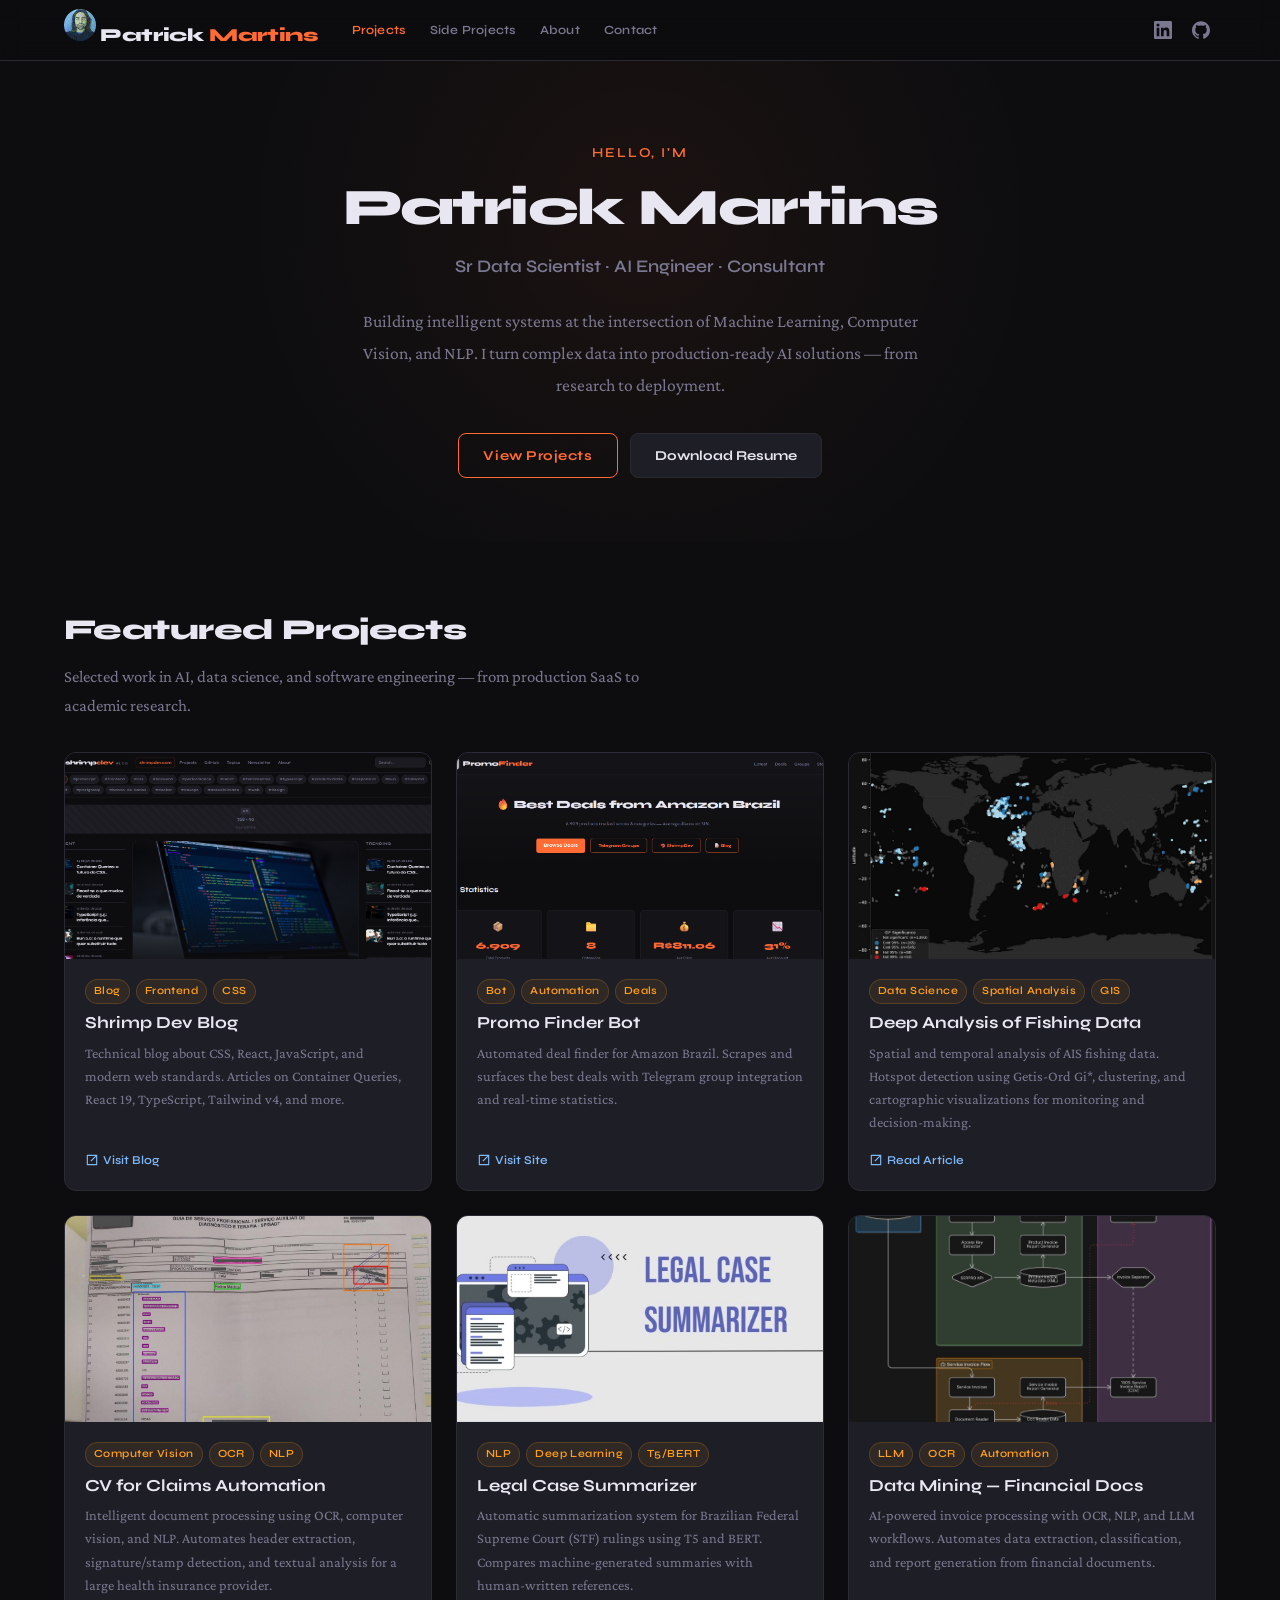
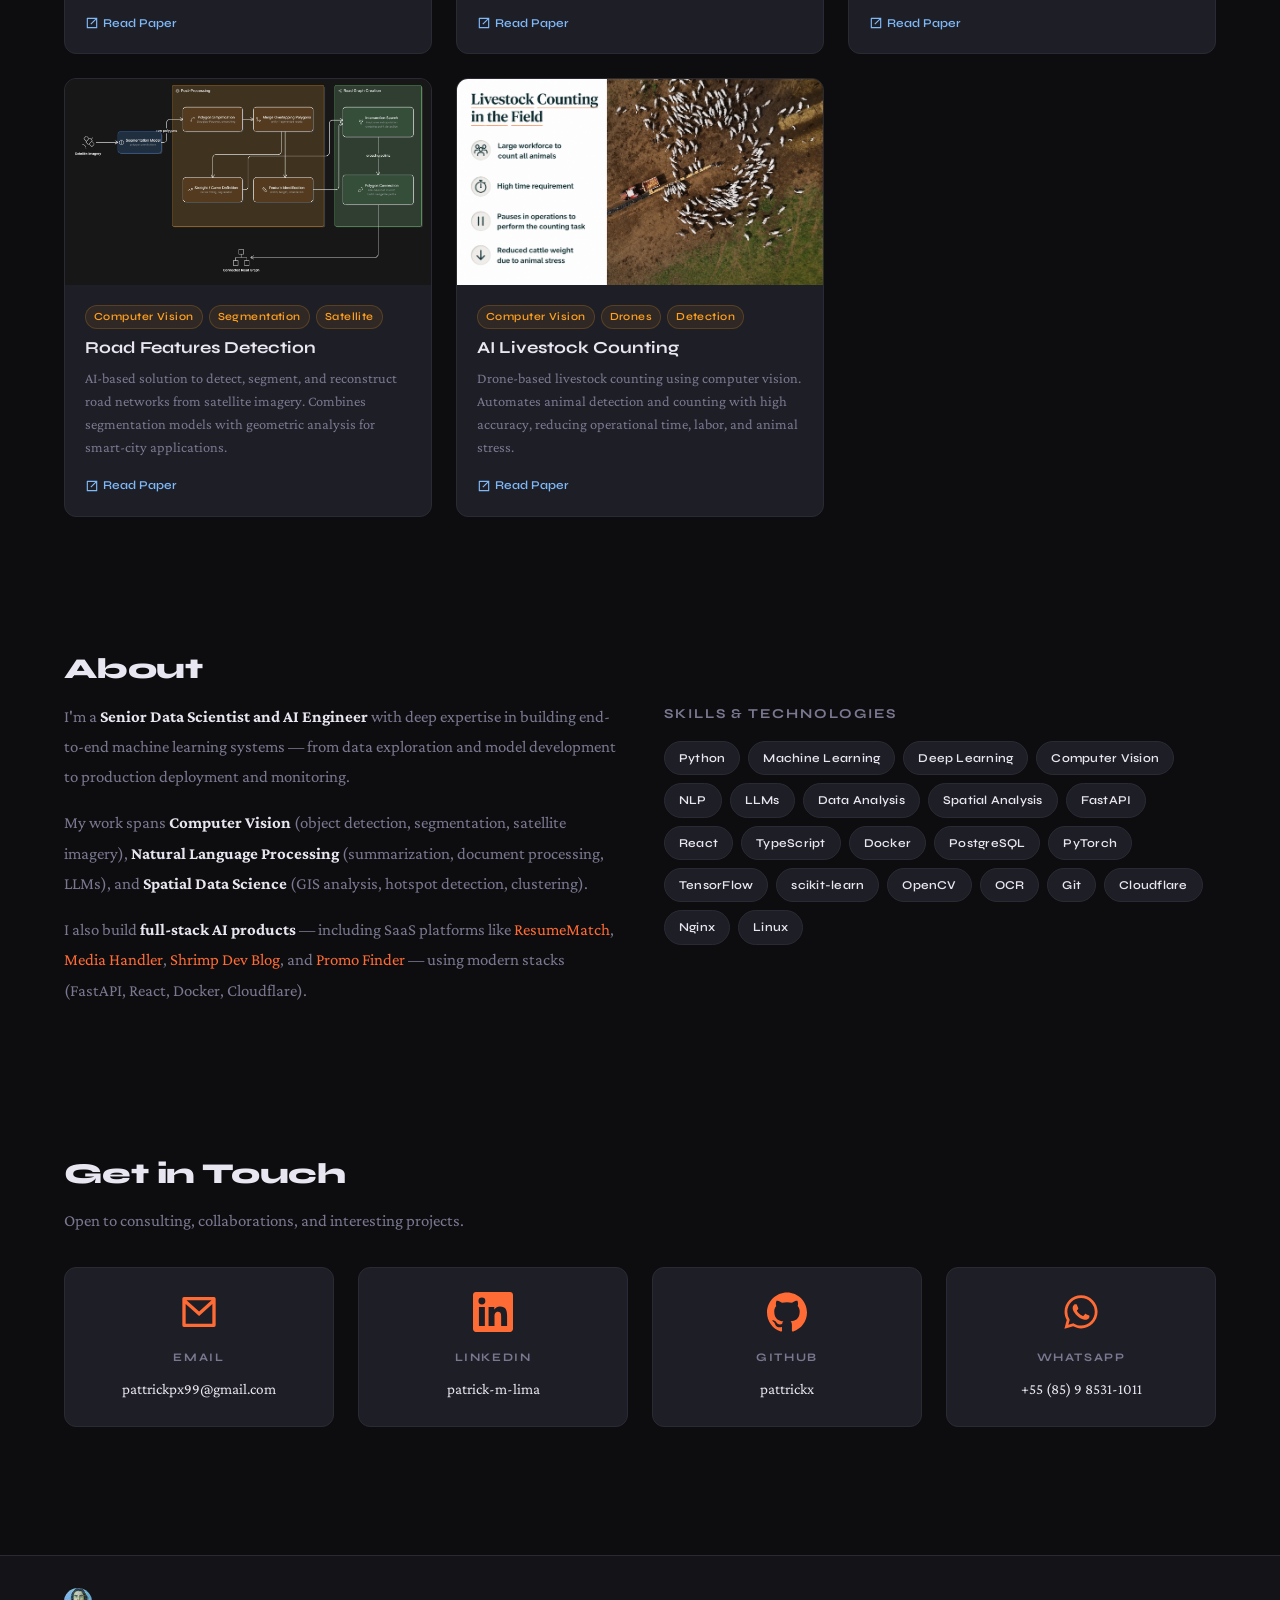
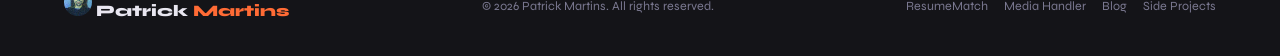
==== index.html @ ea4800e7 "Replace shrimpdev logo text with Patrick Martins" ====
<!DOCTYPE html>
<html lang="en">
<head>
  <meta charset="UTF-8">
  <meta name="viewport" content="width=device-width, initial-scale=1.0">
  <meta name="description" content="Patrick Martins — Sr Data Scientist, AI Engineer, and Consultant. Specializing in Machine Learning, Computer Vision, NLP, and full-stack AI solutions.">
  <meta name="theme-color" content="#0d0d0f">
  <title>Patrick Martins — Data Scientist / AI Engineer</title>
  <link rel="stylesheet" href="assets/css/portfolio.css">
  <link rel="icon" type="image/jpeg" href="images/1629468109932.jfif">
  <link rel="icon" type="image/x-icon" href="images/1629468109932.jfif">
</head>
<body>

  <!-- ════════════════════════════════════════════
       NAVBAR
       ════════════════════════════════════════════ -->
  <header class="navbar">
    <div class="navbar__inner">
      <a href="index.html" class="navbar__brand">
        <img src="images/1629468109932.jfif" alt="Patrick Martins" class="navbar__logo">
        <span class="navbar__name">Patrick <em>Martins</em></span>
      </a>
      <nav class="navbar__links">
        <a href="#projects" class="navbar__link navbar__link--active">Projects</a>
        <a href="side-projects.html" class="navbar__link">Side Projects</a>
        <a href="#about" class="navbar__link">About</a>
        <a href="#contact" class="navbar__link">Contact</a>
      </nav>
      <div class="navbar__social">
        <a href="https://www.linkedin.com/in/patrick-m-lima/" target="_blank" rel="noopener" aria-label="LinkedIn">
          <svg viewBox="0 0 24 24"><path d="M20.447 20.452h-3.554v-5.569c0-1.328-.027-3.037-1.852-3.037-1.853 0-2.136 1.445-2.136 2.939v5.667H9.351V9h3.414v1.561h.046c.477-.9 1.637-1.85 3.37-1.85 3.601 0 4.267 2.37 4.267 5.455v6.286zM5.337 7.433a2.062 2.062 0 01-2.063-2.065 2.064 2.064 0 112.063 2.065zm1.782 13.019H3.555V9h3.564v11.452zM22.225 0H1.771C.792 0 0 .774 0 1.729v20.542C0 23.227.792 24 1.771 24h20.451C23.2 24 24 23.227 24 22.271V1.729C24 .774 23.2 0 22.222 0h.003z"/></svg>
        </a>
        <a href="https://github.com/pattrickx" target="_blank" rel="noopener" aria-label="GitHub">
          <svg viewBox="0 0 24 24"><path d="M12 .297c-6.63 0-12 5.373-12 12 0 5.303 3.438 9.8 8.205 11.385.6.113.82-.258.82-.577 0-.285-.01-1.04-.015-2.04-3.338.724-4.042-1.61-4.042-1.61C4.422 18.07 3.633 17.7 3.633 17.7c-1.087-.744.084-.729.084-.729 1.205.084 1.838 1.236 1.838 1.236 1.07 1.835 2.809 1.305 3.495.998.108-.776.417-1.305.76-1.605-2.665-.3-5.466-1.332-5.466-5.93 0-1.31.465-2.38 1.235-3.22-.135-.303-.54-1.523.105-3.176 0 0 1.005-.322 3.3 1.23.96-.267 1.98-.399 3-.405 1.02.006 2.04.138 3 .405 2.28-1.552 3.285-1.23 3.285-1.23.645 1.653.24 2.873.12 3.176.765.84 1.23 1.91 1.23 3.22 0 4.61-2.805 5.625-5.475 5.92.42.36.81 1.096.81 2.22 0 1.606-.015 2.896-.015 3.286 0 .315.21.69.825.57C20.565 22.092 24 17.592 24 12.297c0-6.627-5.373-12-12-12"/></svg>
        </a>
      </div>
    </div>
  </header>

  <!-- ════════════════════════════════════════════
       HERO
       ════════════════════════════════════════════ -->
  <section class="hero">
    <div class="container">
      <p class="hero__greeting fade-in">Hello, I'm</p>
      <h1 class="hero__name fade-in fade-in-delay-1">Patrick Martins</h1>
      <p class="hero__title fade-in fade-in-delay-2">Sr Data Scientist · AI Engineer · Consultant</p>
      <p class="hero__desc fade-in fade-in-delay-3">
        Building intelligent systems at the intersection of Machine Learning, Computer Vision, and NLP.
        I turn complex data into production-ready AI solutions — from research to deployment.
      </p>
      <div class="hero__actions fade-in fade-in-delay-4">
        <a href="#projects" class="btn-primary">View Projects</a>
        <a href="pdfs/Resume Patrick Martins.pdf" class="btn-ghost" target="_blank" rel="noopener">Download Resume</a>
      </div>
    </div>
  </section>

  <!-- ════════════════════════════════════════════
       FEATURED PROJECTS
       ════════════════════════════════════════════ -->
  <section id="projects" class="section">
    <div class="container">
      <h2 class="section__title">Featured Projects</h2>
      <p class="section__subtitle">Selected work in AI, data science, and software engineering — from production SaaS to academic research.</p>

      <div class="projects-grid">

        <!-- Shrimp Dev Blog -->
        <article class="project-card">
          <a href="https://blog.shrimpdev.com/" target="_blank" rel="noopener" class="project-card__img-wrap">
            <img src="images/blog-shrimpdev.png" alt="Shrimp Dev Blog" class="project-card__img" loading="lazy">
          </a>
          <div class="project-card__body">
            <div class="project-card__tags">
              <span class="project-card__tag">Blog</span>
              <span class="project-card__tag">Frontend</span>
              <span class="project-card__tag">CSS</span>
            </div>
            <h3 class="project-card__title"><a href="https://blog.shrimpdev.com/" target="_blank" rel="noopener">Shrimp Dev Blog</a></h3>
            <p class="project-card__desc">Technical blog about CSS, React, JavaScript, and modern web standards. Articles on Container Queries, React 19, TypeScript, Tailwind v4, and more.</p>
            <div class="project-card__links">
              <a href="https://blog.shrimpdev.com/" target="_blank" rel="noopener" class="project-card__link">
                <svg viewBox="0 0 24 24"><path d="M14 3v2H5v14h14v-9h2v10a1 1 0 01-1 1H4a1 1 0 01-1-1V4a1 1 0 011-1h10zm7 0v8h-2V6.414l-8.293 8.293-1.414-1.414L17.586 5H13V3h8z"/></svg>
                Visit Blog
              </a>
            </div>
          </div>
        </article>

        <!-- Promo Miner -->
        <article class="project-card">
          <a href="https://promo-miner.shrimpdev.com/" target="_blank" rel="noopener" class="project-card__img-wrap">
            <img src="images/promo-miner.png" alt="Promo Finder Bot" class="project-card__img" loading="lazy">
          </a>
          <div class="project-card__body">
            <div class="project-card__tags">
              <span class="project-card__tag">Bot</span>
              <span class="project-card__tag">Automation</span>
              <span class="project-card__tag">Deals</span>
            </div>
            <h3 class="project-card__title"><a href="https://promo-miner.shrimpdev.com/" target="_blank" rel="noopener">Promo Finder Bot</a></h3>
            <p class="project-card__desc">Automated deal finder for Amazon Brazil. Scrapes and surfaces the best deals with Telegram group integration and real-time statistics.</p>
            <div class="project-card__links">
              <a href="https://promo-miner.shrimpdev.com/" target="_blank" rel="noopener" class="project-card__link">
                <svg viewBox="0 0 24 24"><path d="M14 3v2H5v14h14v-9h2v10a1 1 0 01-1 1H4a1 1 0 01-1-1V4a1 1 0 011-1h10zm7 0v8h-2V6.414l-8.293 8.293-1.414-1.414L17.586 5H13V3h8z"/></svg>
                Visit Site
              </a>
            </div>
          </div>
        </article>

        <!-- Fishing Data Analysis -->
        <article class="project-card">
          <a href="https://medium.com/@pattrickpx99/deep-analysis-of-fishing-data-67dc43de5cac" target="_blank" rel="noopener" class="project-card__img-wrap">
            <img src="images/fishing_hotspots.png" alt="Fishing Data Analysis" class="project-card__img" loading="lazy">
          </a>
          <div class="project-card__body">
            <div class="project-card__tags">
              <span class="project-card__tag">Data Science</span>
              <span class="project-card__tag">Spatial Analysis</span>
              <span class="project-card__tag">GIS</span>
            </div>
            <h3 class="project-card__title"><a href="https://medium.com/@pattrickpx99/deep-analysis-of-fishing-data-67dc43de5cac" target="_blank" rel="noopener">Deep Analysis of Fishing Data</a></h3>
            <p class="project-card__desc">Spatial and temporal analysis of AIS fishing data. Hotspot detection using Getis-Ord Gi*, clustering, and cartographic visualizations for monitoring and decision-making.</p>
            <div class="project-card__links">
              <a href="https://medium.com/@pattrickpx99/deep-analysis-of-fishing-data-67dc43de5cac" target="_blank" rel="noopener" class="project-card__link">
                <svg viewBox="0 0 24 24"><path d="M14 3v2H5v14h14v-9h2v10a1 1 0 01-1 1H4a1 1 0 01-1-1V4a1 1 0 011-1h10zm7 0v8h-2V6.414l-8.293 8.293-1.414-1.414L17.586 5H13V3h8z"/></svg>
                Read Article
              </a>
            </div>
          </div>
        </article>

        <!-- Computer Vision for Claims -->
        <article class="project-card">
          <a href="pdfs/Use of Computer Vision for Claims Adjustment Automation.pdf" target="_blank" rel="noopener" class="project-card__img-wrap">
            <img src="images/tcc.png" alt="Computer Vision for Claims Automation" class="project-card__img" loading="lazy">
          </a>
          <div class="project-card__body">
            <div class="project-card__tags">
              <span class="project-card__tag">Computer Vision</span>
              <span class="project-card__tag">OCR</span>
              <span class="project-card__tag">NLP</span>
            </div>
            <h3 class="project-card__title"><a href="pdfs/Use of Computer Vision for Claims Adjustment Automation.pdf" target="_blank" rel="noopener">CV for Claims Automation</a></h3>
            <p class="project-card__desc">Intelligent document processing using OCR, computer vision, and NLP. Automates header extraction, signature/stamp detection, and textual analysis for a large health insurance provider.</p>
            <div class="project-card__links">
              <a href="pdfs/Use of Computer Vision for Claims Adjustment Automation.pdf" target="_blank" rel="noopener" class="project-card__link">
                <svg viewBox="0 0 24 24"><path d="M14 3v2H5v14h14v-9h2v10a1 1 0 01-1 1H4a1 1 0 01-1-1V4a1 1 0 011-1h10zm7 0v8h-2V6.414l-8.293 8.293-1.414-1.414L17.586 5H13V3h8z"/></svg>
                Read Paper
              </a>
            </div>
          </div>
        </article>

        <!-- Legal Case Summarizer -->
        <article class="project-card">
          <a href="pdfs/Apresentação - Sumarizador 11-2022.pdf" target="_blank" rel="noopener" class="project-card__img-wrap">
            <img src="images/Image 2026-05-13 at 22.54.12.jpeg" alt="Legal Case Summarizer" class="project-card__img" loading="lazy">
          </a>
          <div class="project-card__body">
            <div class="project-card__tags">
              <span class="project-card__tag">NLP</span>
              <span class="project-card__tag">Deep Learning</span>
              <span class="project-card__tag">T5/BERT</span>
            </div>
            <h3 class="project-card__title"><a href="pdfs/Apresentação - Sumarizador 11-2022.pdf" target="_blank" rel="noopener">Legal Case Summarizer</a></h3>
            <p class="project-card__desc">Automatic summarization system for Brazilian Federal Supreme Court (STF) rulings using T5 and BERT. Compares machine-generated summaries with human-written references.</p>
            <div class="project-card__links">
              <a href="pdfs/Apresentação - Sumarizador 11-2022.pdf" target="_blank" rel="noopener" class="project-card__link">
                <svg viewBox="0 0 24 24"><path d="M14 3v2H5v14h14v-9h2v10a1 1 0 01-1 1H4a1 1 0 01-1-1V4a1 1 0 011-1h10zm7 0v8h-2V6.414l-8.293 8.293-1.414-1.414L17.586 5H13V3h8z"/></svg>
                Read Paper
              </a>
            </div>
          </div>
        </article>

        <!-- Data Mining in Financial Documents -->
        <article class="project-card">
          <a href="pdfs/Data Mining in Financial Documents.pdf" target="_blank" rel="noopener" class="project-card__img-wrap">
            <img src="images/WhatsApp Image 2026-05-14 at 12.57.19.jpeg" alt="Data Mining in Financial Documents" class="project-card__img" loading="lazy">
          </a>
          <div class="project-card__body">
            <div class="project-card__tags">
              <span class="project-card__tag">LLM</span>
              <span class="project-card__tag">OCR</span>
              <span class="project-card__tag">Automation</span>
            </div>
            <h3 class="project-card__title"><a href="pdfs/Data Mining in Financial Documents.pdf" target="_blank" rel="noopener">Data Mining — Financial Docs</a></h3>
            <p class="project-card__desc">AI-powered invoice processing with OCR, NLP, and LLM workflows. Automates data extraction, classification, and report generation from financial documents.</p>
            <div class="project-card__links">
              <a href="pdfs/Data Mining in Financial Documents.pdf" target="_blank" rel="noopener" class="project-card__link">
                <svg viewBox="0 0 24 24"><path d="M14 3v2H5v14h14v-9h2v10a1 1 0 01-1 1H4a1 1 0 01-1-1V4a1 1 0 011-1h10zm7 0v8h-2V6.414l-8.293 8.293-1.414-1.414L17.586 5H13V3h8z"/></svg>
                Read Paper
              </a>
            </div>
          </div>
        </article>

        <!-- Road Features Detection -->
        <article class="project-card">
          <a href="pdfs/A computer vision model for detecting road features in satellite images.pdf" target="_blank" rel="noopener" class="project-card__img-wrap">
            <img src="images/A computer vision model for detecting road features in satellite images.png" alt="Road Features Detection" class="project-card__img" loading="lazy">
          </a>
          <div class="project-card__body">
            <div class="project-card__tags">
              <span class="project-card__tag">Computer Vision</span>
              <span class="project-card__tag">Segmentation</span>
              <span class="project-card__tag">Satellite</span>
            </div>
            <h3 class="project-card__title"><a href="pdfs/A computer vision model for detecting road features in satellite images.pdf" target="_blank" rel="noopener">Road Features Detection</a></h3>
            <p class="project-card__desc">AI-based solution to detect, segment, and reconstruct road networks from satellite imagery. Combines segmentation models with geometric analysis for smart-city applications.</p>
            <div class="project-card__links">
              <a href="pdfs/A computer vision model for detecting road features in satellite images.pdf" target="_blank" rel="noopener" class="project-card__link">
                <svg viewBox="0 0 24 24"><path d="M14 3v2H5v14h14v-9h2v10a1 1 0 01-1 1H4a1 1 0 01-1-1V4a1 1 0 011-1h10zm7 0v8h-2V6.414l-8.293 8.293-1.414-1.414L17.586 5H13V3h8z"/></svg>
                Read Paper
              </a>
            </div>
          </div>
        </article>

        <!-- Livestock Counting -->
        <article class="project-card">
          <a href="pdfs/AI-powered livestock counting solution.pdf" target="_blank" rel="noopener" class="project-card__img-wrap">
            <img src="images/AI-powered livestock counting solution.png" alt="AI Livestock Counting" class="project-card__img" loading="lazy">
          </a>
          <div class="project-card__body">
            <div class="project-card__tags">
              <span class="project-card__tag">Computer Vision</span>
              <span class="project-card__tag">Drones</span>
              <span class="project-card__tag">Detection</span>
            </div>
            <h3 class="project-card__title"><a href="pdfs/AI-powered livestock counting solution.pdf" target="_blank" rel="noopener">AI Livestock Counting</a></h3>
            <p class="project-card__desc">Drone-based livestock counting using computer vision. Automates animal detection and counting with high accuracy, reducing operational time, labor, and animal stress.</p>
            <div class="project-card__links">
              <a href="pdfs/AI-powered livestock counting solution.pdf" target="_blank" rel="noopener" class="project-card__link">
                <svg viewBox="0 0 24 24"><path d="M14 3v2H5v14h14v-9h2v10a1 1 0 01-1 1H4a1 1 0 01-1-1V4a1 1 0 011-1h10zm7 0v8h-2V6.414l-8.293 8.293-1.414-1.414L17.586 5H13V3h8z"/></svg>
                Read Paper
              </a>
            </div>
          </div>
        </article>

      </div>
    </div>
  </section>

  <!-- ════════════════════════════════════════════
       ABOUT
       ════════════════════════════════════════════ -->
  <section id="about" class="section">
    <div class="container">
      <h2 class="section__title">About</h2>
      <div class="about-grid">
        <div class="about__bio">
          <p>
            I'm a <strong>Senior Data Scientist and AI Engineer</strong> with deep expertise in building
            end-to-end machine learning systems — from data exploration and model development to
            production deployment and monitoring.
          </p>
          <p>
            My work spans <strong>Computer Vision</strong> (object detection, segmentation, satellite imagery),
            <strong>Natural Language Processing</strong> (summarization, document processing, LLMs),
            and <strong>Spatial Data Science</strong> (GIS analysis, hotspot detection, clustering).
          </p>
          <p>
            I also build <strong>full-stack AI products</strong> — including SaaS platforms like
            <a href="https://resumematch.shrimpdev.com" target="_blank" rel="noopener" class="about-link">ResumeMatch</a>,
            <a href="https://mediahandler.shrimpdev.com" target="_blank" rel="noopener" class="about-link">Media Handler</a>,
            <a href="https://blog.shrimpdev.com" target="_blank" rel="noopener" class="about-link">Shrimp Dev Blog</a>,
            and <a href="https://promo-miner.shrimpdev.com" target="_blank" rel="noopener" class="about-link">Promo Finder</a>
            — using modern stacks (FastAPI, React, Docker, Cloudflare).
          </p>
        </div>
        <div>
          <h3 class="skills-heading">Skills &amp; Technologies</h3>
          <div class="skills-list">
            <span class="skill-tag">Python</span>
            <span class="skill-tag">Machine Learning</span>
            <span class="skill-tag">Deep Learning</span>
            <span class="skill-tag">Computer Vision</span>
            <span class="skill-tag">NLP</span>
            <span class="skill-tag">LLMs</span>
            <span class="skill-tag">Data Analysis</span>
            <span class="skill-tag">Spatial Analysis</span>
            <span class="skill-tag">FastAPI</span>
            <span class="skill-tag">React</span>
            <span class="skill-tag">TypeScript</span>
            <span class="skill-tag">Docker</span>
            <span class="skill-tag">PostgreSQL</span>
            <span class="skill-tag">PyTorch</span>
            <span class="skill-tag">TensorFlow</span>
            <span class="skill-tag">scikit-learn</span>
            <span class="skill-tag">OpenCV</span>
            <span class="skill-tag">OCR</span>
            <span class="skill-tag">Git</span>
            <span class="skill-tag">Cloudflare</span>
            <span class="skill-tag">Nginx</span>
            <span class="skill-tag">Linux</span>
          </div>
        </div>
      </div>
    </div>
  </section>

  <!-- ════════════════════════════════════════════
       CONTACT
       ════════════════════════════════════════════ -->
  <section id="contact" class="section">
    <div class="container">
      <h2 class="section__title">Get in Touch</h2>
      <p class="section__subtitle">Open to consulting, collaborations, and interesting projects.</p>

      <div class="contact-grid">
        <div class="contact-card">
          <div class="contact-card__icon">
            <svg viewBox="0 0 24 24"><path d="M3 3h18a1 1 0 011 1v16a1 1 0 01-1 1H3a1 1 0 01-1-1V4a1 1 0 011-1zm17 4.238l-7.928 7.1L4 7.216V19h16V7.238zM4.511 5l7.55 6.662L19.502 5H4.511z"/></svg>
          </div>
          <p class="contact-card__label">Email</p>
          <p class="contact-card__value"><a href="mailto:pattrickpx99@gmail.com">pattrickpx99@gmail.com</a></p>
        </div>
        <div class="contact-card">
          <div class="contact-card__icon">
            <svg viewBox="0 0 24 24"><path d="M20.447 20.452h-3.554v-5.569c0-1.328-.027-3.037-1.852-3.037-1.853 0-2.136 1.445-2.136 2.939v5.667H9.351V9h3.414v1.561h.046c.477-.9 1.637-1.85 3.37-1.85 3.601 0 4.267 2.37 4.267 5.455v6.286zM5.337 7.433a2.062 2.062 0 01-2.063-2.065 2.064 2.064 0 112.063 2.065zm1.782 13.019H3.555V9h3.564v11.452zM22.225 0H1.771C.792 0 0 .774 0 1.729v20.542C0 23.227.792 24 1.771 24h20.451C23.2 24 24 23.227 24 22.271V1.729C24 .774 23.2 0 22.222 0h.003z"/></svg>
          </div>
          <p class="contact-card__label">LinkedIn</p>
          <p class="contact-card__value"><a href="https://www.linkedin.com/in/patrick-m-lima/" target="_blank" rel="noopener">patrick-m-lima</a></p>
        </div>
        <div class="contact-card">
          <div class="contact-card__icon">
            <svg viewBox="0 0 24 24"><path d="M12 .297c-6.63 0-12 5.373-12 12 0 5.303 3.438 9.8 8.205 11.385.6.113.82-.258.82-.577 0-.285-.01-1.04-.015-2.04-3.338.724-4.042-1.61-4.042-1.61C4.422 18.07 3.633 17.7 3.633 17.7c-1.087-.744.084-.729.084-.729 1.205.084 1.838 1.236 1.838 1.236 1.07 1.835 2.809 1.305 3.495.998.108-.776.417-1.305.76-1.605-2.665-.3-5.466-1.332-5.466-5.93 0-1.31.465-2.38 1.235-3.22-.135-.303-.54-1.523.105-3.176 0 0 1.005-.322 3.3 1.23.96-.267 1.98-.399 3-.405 1.02.006 2.04.138 3 .405 2.28-1.552 3.285-1.23 3.285-1.23.645 1.653.24 2.873.12 3.176.765.84 1.23 1.91 1.23 3.22 0 4.61-2.805 5.625-5.475 5.92.42.36.81 1.096.81 2.22 0 1.606-.015 2.896-.015 3.286 0 .315.21.69.825.57C20.565 22.092 24 17.592 24 12.297c0-6.627-5.373-12-12-12"/></svg>
          </div>
          <p class="contact-card__label">GitHub</p>
          <p class="contact-card__value"><a href="https://github.com/pattrickx" target="_blank" rel="noopener">pattrickx</a></p>
        </div>
        <div class="contact-card">
          <div class="contact-card__icon">
            <svg viewBox="0 0 24 24"><path d="M19.05 4.91A9.816 9.816 0 0012.04 2c-5.46 0-9.91 4.45-9.91 9.91 0 1.75.46 3.45 1.32 4.95L2.05 22l5.25-1.38c1.45.79 3.08 1.21 4.74 1.21 5.46 0 9.91-4.45 9.91-9.91 0-2.65-1.03-5.14-2.9-7.01zm-7.01 15.24c-1.48 0-2.93-.4-4.2-1.15l-.3-.18-3.12.82.83-3.04-.2-.31a8.264 8.264 0 01-1.26-4.38c0-4.54 3.7-8.24 8.24-8.24 2.2 0 4.27.86 5.82 2.42a8.183 8.183 0 012.41 5.83c.02 4.54-3.68 8.24-8.22 8.24zm4.52-6.16c-.25-.12-1.47-.72-1.69-.81-.23-.08-.39-.12-.56.12-.17.25-.64.81-.78.97-.14.17-.29.19-.54.06-.25-.12-1.05-.39-1.99-1.23-.74-.66-1.23-1.47-1.38-1.72-.14-.25-.02-.38.11-.51.11-.11.25-.29.37-.43.12-.14.17-.25.25-.42.08-.17.04-.31-.02-.43-.06-.12-.56-1.34-.76-1.84-.2-.48-.41-.42-.56-.43h-.48c-.17 0-.43.06-.66.31-.22.25-.86.85-.86 2.07 0 1.22.89 2.4 1.01 2.56.12.17 1.75 2.67 4.23 3.74.59.26 1.05.41 1.41.52.59.19 1.13.16 1.56.1.48-.07 1.47-.6 1.67-1.18.21-.58.21-1.07.14-1.18-.06-.11-.23-.17-.48-.29z"/></svg>
          </div>
          <p class="contact-card__label">WhatsApp</p>
          <p class="contact-card__value"><a href="https://wa.me/5585985311011" target="_blank" rel="noopener">+55 (85) 9 8531-1011</a></p>
        </div>
      </div>
    </div>
  </section>

  <!-- ════════════════════════════════════════════
       FOOTER
       ════════════════════════════════════════════ -->
  <footer class="footer">
    <div class="footer__inner">
      <div class="footer__brand">
        <img src="images/1629468109932.jfif" alt="Patrick Martins" class="footer__logo">
        <span class="footer__name">Patrick <em>Martins</em></span>
      </div>
      <p class="footer__copy">© 2026 Patrick Martins. All rights reserved.</p>
      <div class="footer__links">
        <a href="https://resumematch.shrimpdev.com" class="footer__link" target="_blank" rel="noopener">ResumeMatch</a>
        <a href="https://mediahandler.shrimpdev.com" class="footer__link" target="_blank" rel="noopener">Media Handler</a>
        <a href="https://blog.shrimpdev.com" class="footer__link" target="_blank" rel="noopener">Blog</a>
        <a href="side-projects.html" class="footer__link">Side Projects</a>
      </div>
    </div>
  </footer>

</body>
</html>
---- assets/css/portfolio.css ----
/* ============================================================
   🦐 Shrimp Dev — Portfolio CSS
   Design System v1.0 — 2026
   ============================================================ */

/* ── Google Fonts ──────────────────────────────────── */
@import url('https://fonts.googleapis.com/css2?family=Syne:wght@400;600;700;800&family=Crimson+Pro:ital,wght@0,400;0,600;1,400&family=JetBrains+Mono:wght@400;500&display=swap');

/* ── CSS Variables ─────────────────────────────────── */
:root {
  /* Fonts */
  --font-display: 'Syne', sans-serif;
  --font-body:    'Crimson Pro', Georgia, serif;
  --font-mono:    'JetBrains Mono', monospace;

  /* Colors */
  --accent:       #ff6b35;
  --accent2:      #ff9f1c;
  --bg:           #0d0d0f;
  --bg2:          #141418;
  --bg3:          #1b1b21;
  --surface:      #1e1e26;
  --border:       #2a2a35;
  --text:         #e8e6f0;
  --muted:        #7a7890;
  --link:         #7eb8f7;

  /* Layout */
  --max:          1200px;
  --gap:          24px;
  --radius:       12px;
  --radius-sm:    8px;
}

/* ── Reset ─────────────────────────────────────────── */
*, *::before, *::after { box-sizing: border-box; margin: 0; padding: 0; }
html { scroll-behavior: smooth; }
body {
  font-family: var(--font-body);
  background: var(--bg);
  color: var(--text);
  font-size: 17px;
  line-height: 1.7;
  -webkit-font-smoothing: antialiased;
  -moz-osx-font-smoothing: grayscale;
}
a { color: inherit; text-decoration: none; }
img { display: block; max-width: 100%; }
ul, ol { list-style: none; }
button { font-family: inherit; cursor: pointer; border: none; background: none; }
h1, h2, h3, h4, h5, h6 { font-family: var(--font-display); }

/* ── Utility ───────────────────────────────────────── */
.container {
  max-width: var(--max);
  margin: 0 auto;
  padding: 0 var(--gap);
}
.section { padding: 4rem 0; }
.section__title {
  font-size: 1.8rem;
  font-weight: 800;
  letter-spacing: -0.02em;
  margin-bottom: 0.5rem;
}
.section__subtitle {
  font-size: 1.05rem;
  color: var(--muted);
  margin-bottom: 2rem;
  max-width: 600px;
}
.accent { color: var(--accent); }
.muted { color: var(--muted); }

/* ── Navbar ────────────────────────────────────────── */
.navbar {
  position: sticky;
  top: 0;
  z-index: 100;
  background: rgba(13, 13, 15, 0.92);
  backdrop-filter: blur(12px);
  -webkit-backdrop-filter: blur(12px);
  border-bottom: 1px solid var(--border);
}
.navbar__inner {
  max-width: var(--max);
  margin: 0 auto;
  padding: 0 var(--gap);
  height: 60px;
  display: flex;
  align-items: center;
  gap: 1.5rem;
}
.navbar__brand {
  display: flex;
  align-items: baseline;
  gap: 4px;
  flex-shrink: 0;
  text-decoration: none;
}
.navbar__logo {
  height: 32px;
  width: 32px;
  border-radius: 50%;
  object-fit: cover;
  flex-shrink: 0;
}
.navbar__name {
  font-family: var(--font-display);
  font-size: 1.15rem;
  font-weight: 800;
  color: var(--text);
  letter-spacing: -0.02em;
}
.navbar__name em { font-style: normal; color: var(--accent); }
.navbar__links {
  display: flex;
  align-items: center;
  gap: 4px;
  flex: 1;
  flex-wrap: nowrap;
  overflow: hidden;
}
.navbar__link {
  font-family: var(--font-display);
  font-size: 0.78rem;
  font-weight: 600;
  letter-spacing: 0.02em;
  color: var(--muted);
  padding: 5px 10px;
  border-radius: 6px;
  white-space: nowrap;
  transition: color 0.15s, background 0.15s;
}
.navbar__link:hover { color: var(--text); background: var(--surface); }
.navbar__link--active { color: var(--accent); }
.navbar__social {
  display: flex;
  align-items: center;
  gap: 8px;
  flex-shrink: 0;
}
.navbar__social a {
  color: var(--muted);
  padding: 6px;
  border-radius: 6px;
  display: flex;
  align-items: center;
  transition: color 0.15s, background 0.15s;
}
.navbar__social a:hover { color: var(--text); background: var(--surface); }
.navbar__social svg { width: 18px; height: 18px; fill: currentColor; }

/* ── Hero ──────────────────────────────────────────── */
.hero {
  padding: 5rem 0 4rem;
  text-align: center;
  position: relative;
  overflow: hidden;
}
.hero::before {
  content: '';
  position: absolute;
  top: -50%;
  left: 50%;
  transform: translateX(-50%);
  width: 800px;
  height: 800px;
  background: radial-gradient(circle, rgba(255,107,53,0.06) 0%, transparent 70%);
  pointer-events: none;
}
.hero__greeting {
  font-family: var(--font-display);
  font-size: 0.85rem;
  font-weight: 600;
  letter-spacing: 0.14em;
  text-transform: uppercase;
  color: var(--accent);
  margin-bottom: 1rem;
}
.hero__name {
  font-family: var(--font-display);
  font-size: 3.2rem;
  font-weight: 800;
  letter-spacing: -0.03em;
  line-height: 1.1;
  margin-bottom: 1rem;
}
.hero__title {
  font-family: var(--font-display);
  font-size: 1.1rem;
  font-weight: 600;
  color: var(--muted);
  margin-bottom: 1.5rem;
}
.hero__desc {
  font-size: 1.1rem;
  color: var(--muted);
  max-width: 560px;
  margin: 0 auto 2rem;
  line-height: 1.8;
}
.hero__actions {
  display: flex;
  gap: 12px;
  justify-content: center;
  flex-wrap: wrap;
}

/* ── Buttons ───────────────────────────────────────── */
.btn-primary {
  display: inline-flex;
  align-items: center;
  gap: 6px;
  font-family: var(--font-display);
  font-size: 0.85rem;
  font-weight: 700;
  letter-spacing: 0.04em;
  color: var(--accent);
  border: 1.5px solid var(--accent);
  padding: 10px 24px;
  border-radius: var(--radius-sm);
  transition: background 0.15s, color 0.15s;
  cursor: pointer;
  background: transparent;
}
.btn-primary:hover { background: var(--accent); color: #fff; }

.btn-ghost {
  display: inline-flex;
  align-items: center;
  gap: 6px;
  font-family: var(--font-display);
  font-size: 0.85rem;
  font-weight: 700;
  color: var(--text);
  background: var(--surface);
  border: 1px solid var(--border);
  padding: 10px 24px;
  border-radius: var(--radius-sm);
  transition: background 0.15s, border-color 0.15s;
  cursor: pointer;
}
.btn-ghost:hover { background: var(--bg3); border-color: var(--muted); }

/* ── Project Cards ─────────────────────────────────── */
.projects-grid {
  display: grid;
  grid-template-columns: repeat(auto-fill, minmax(300px, 1fr));
  gap: var(--gap);
}
.project-card {
  background: var(--surface);
  border: 1px solid var(--border);
  border-radius: var(--radius);
  overflow: hidden;
  transition: border-color 0.2s, transform 0.2s;
  display: flex;
  flex-direction: column;
}
.project-card:hover {
  border-color: rgba(255, 107, 53, 0.4);
  transform: translateY(-2px);
}
.project-card__img-wrap {
  display: block;
  overflow: hidden;
  aspect-ratio: 16 / 9;
  background: var(--bg3);
}
.project-card__img {
  width: 100%;
  height: 100%;
  object-fit: cover;
  transition: transform 0.4s;
}
.project-card:hover .project-card__img { transform: scale(1.04); }
.project-card__body {
  padding: 1.25rem;
  flex: 1;
  display: flex;
  flex-direction: column;
  gap: 8px;
}
.project-card__tags {
  display: flex;
  gap: 6px;
  flex-wrap: wrap;
}
.project-card__tag {
  font-family: var(--font-display);
  font-size: 0.68rem;
  font-weight: 600;
  letter-spacing: 0.04em;
  color: var(--accent2);
  background: rgba(255, 159, 28, 0.08);
  border: 1px solid rgba(255, 159, 28, 0.2);
  padding: 2px 8px;
  border-radius: 20px;
}
.project-card__title {
  font-family: var(--font-display);
  font-size: 1.05rem;
  font-weight: 700;
  line-height: 1.3;
}
.project-card__title a:hover { color: var(--accent); }
.project-card__desc {
  font-size: 0.9rem;
  color: var(--muted);
  line-height: 1.6;
  flex: 1;
}
.project-card__links {
  display: flex;
  gap: 12px;
  margin-top: 8px;
}
.project-card__link {
  font-family: var(--font-display);
  font-size: 0.75rem;
  font-weight: 600;
  color: var(--link);
  display: flex;
  align-items: center;
  gap: 4px;
  transition: color 0.15s;
}
.project-card__link:hover { color: var(--accent); }
.project-card__link svg { width: 14px; height: 14px; fill: currentColor; }
.project-card__stack {
  font-family: var(--font-mono);
  font-size: 0.8rem;
  color: var(--muted);
  margin-top: 8px;
  line-height: 1.5;
}

/* Project card image placeholders (gradient backgrounds) */
.project-card__img--gradient-orange {
  background: linear-gradient(135deg, #1e1e26 0%, #ff6b35 100%);
  display: flex;
  align-items: center;
  justify-content: center;
}
.project-card__img--gradient-dark {
  background: linear-gradient(135deg, #0d0d0f 0%, #1e1e26 50%, #ff6b35 100%);
  display: flex;
  align-items: center;
  justify-content: center;
}
.project-card__img--gradient-slate {
  background: linear-gradient(135deg, #1b1b21 0%, #2a2a35 100%);
  display: flex;
  align-items: center;
  justify-content: center;
}
.project-card__img-text {
  font-family: var(--font-display);
  font-size: 1.5rem;
  font-weight: 800;
  color: #fff;
}
.project-card__img-text--lg { font-size: 3rem; }

/* ── Side Projects ─────────────────────────────────── */
.side-projects-note {
  background: var(--surface);
  border: 1px solid var(--border);
  border-radius: var(--radius);
  padding: 1.5rem;
  margin-bottom: 2rem;
  display: flex;
  gap: 1rem;
  align-items: flex-start;
}
.side-projects-note__icon {
  font-size: 1.5rem;
  flex-shrink: 0;
  line-height: 1;
}
.side-projects-note__text {
  font-size: 0.95rem;
  color: var(--muted);
  line-height: 1.7;
}
.side-projects-note__text strong { color: var(--text); }
.side-projects-note__text a { color: var(--accent); text-decoration: underline; }
.side-projects-note__sub {
  margin-top: 0.75rem;
}

/* ── Utility ───────────────────────────────────────── */
.about-link {
  color: var(--accent);
  transition: color 0.15s;
}
.about-link:hover { color: var(--text); text-decoration: underline; }

.skills-heading {
  font-family: var(--font-display);
  font-size: 0.85rem;
  font-weight: 700;
  letter-spacing: 0.14em;
  text-transform: uppercase;
  color: var(--muted);
  margin-bottom: 1rem;
}

.about-grid {
  display: grid;
  grid-template-columns: 1fr 1fr;
  gap: 3rem;
  align-items: start;
}
.about__bio {
  font-size: 1.05rem;
  line-height: 1.8;
  color: var(--muted);
}
.about__bio p { margin-bottom: 1rem; }
.about__bio strong { color: var(--text); }
.skills-list {
  display: flex;
  flex-wrap: wrap;
  gap: 8px;
}
.skill-tag {
  font-family: var(--font-display);
  font-size: 0.75rem;
  font-weight: 600;
  letter-spacing: 0.02em;
  color: var(--text);
  background: var(--surface);
  border: 1px solid var(--border);
  padding: 6px 14px;
  border-radius: 20px;
  transition: border-color 0.15s, color 0.15s;
}
.skill-tag:hover { border-color: var(--accent); color: var(--accent); }
.section--no-top { padding-top: 0; }
.skills-list--wide { max-width: 800px; }

/* ── Contact ───────────────────────────────────────── */
.contact-grid {
  display: grid;
  grid-template-columns: repeat(auto-fit, minmax(200px, 1fr));
  gap: var(--gap);
}
.contact-card {
  background: var(--surface);
  border: 1px solid var(--border);
  border-radius: var(--radius);
  padding: 1.5rem;
  text-align: center;
  transition: border-color 0.2s;
}
.contact-card:hover { border-color: rgba(255, 107, 53, 0.4); }
.contact-card__icon {
  width: 40px;
  height: 40px;
  margin: 0 auto 1rem;
  color: var(--accent);
}
.contact-card__icon svg { width: 100%; height: 100%; fill: currentColor; }
.contact-card__label {
  font-family: var(--font-display);
  font-size: 0.72rem;
  font-weight: 700;
  letter-spacing: 0.14em;
  text-transform: uppercase;
  color: var(--muted);
  margin-bottom: 0.5rem;
}
.contact-card__value {
  font-size: 0.95rem;
  color: var(--text);
  word-break: break-all;
}
.contact-card__value a:hover { color: var(--accent); }

/* ── Footer ────────────────────────────────────────── */
.footer {
  border-top: 1px solid var(--border);
  background: var(--bg2);
  margin-top: 4rem;
}
.footer__inner {
  max-width: var(--max);
  margin: 0 auto;
  padding: 2rem var(--gap);
  display: flex;
  justify-content: space-between;
  align-items: center;
  gap: 1rem;
  flex-wrap: wrap;
}
.footer__brand {
  display: flex;
  align-items: baseline;
  gap: 4px;
}
.footer__logo {
  height: 28px;
  width: 28px;
  border-radius: 50%;
  object-fit: cover;
  flex-shrink: 0;
}
.footer__name {
  font-family: var(--font-display);
  font-size: 1rem;
  font-weight: 800;
  color: var(--text);
}
.footer__name em { font-style: normal; color: var(--accent); }
.footer__copy {
  font-family: var(--font-display);
  font-size: 0.78rem;
  color: var(--muted);
  text-align: center;
}
.footer__links {
  display: flex;
  gap: 1rem;
}
.footer__link {
  font-family: var(--font-display);
  font-size: 0.78rem;
  color: var(--muted);
  transition: color 0.15s;
}
.footer__link:hover { color: var(--accent); }

/* ── Page Header (for sub-pages) ───────────────────── */
.page-header {
  padding: 4rem 0 2rem;
  text-align: center;
}
.page-header__title {
  font-family: var(--font-display);
  font-size: 2.2rem;
  font-weight: 800;
  letter-spacing: -0.02em;
  margin-bottom: 0.75rem;
}
.page-header__desc {
  font-size: 1.05rem;
  color: var(--muted);
  max-width: 500px;
  margin: 0 auto;
}

/* ── Back Link ─────────────────────────────────────── */
.back-link {
  display: inline-flex;
  align-items: center;
  gap: 6px;
  font-family: var(--font-display);
  font-size: 0.8rem;
  font-weight: 600;
  color: var(--muted);
  margin-bottom: 1rem;
  transition: color 0.15s;
}
.back-link:hover { color: var(--accent); }
.back-link svg { width: 16px; height: 16px; fill: currentColor; }

/* ── Responsive ────────────────────────────────────── */
@media (max-width: 1024px) {
  .about-grid { grid-template-columns: 1fr; gap: 2rem; }
}

@media (max-width: 768px) {
  .navbar__links { display: none; }
  .hero__name { font-size: 2.2rem; }
  .hero__title { font-size: 0.95rem; }
  .section { padding: 3rem 0; }
  .section__title { font-size: 1.5rem; }
  .projects-grid { grid-template-columns: 1fr; }
  .footer__inner { flex-direction: column; text-align: center; }
  .side-projects-note { flex-direction: column; }
}

@media (max-width: 480px) {
  .hero__name { font-size: 1.8rem; }
  .hero__actions { flex-direction: column; align-items: center; }
  .btn-primary, .btn-ghost { width: 100%; justify-content: center; }
}

/* ── Animations ────────────────────────────────────── */
@keyframes fadeInUp {
  from { opacity: 0; transform: translateY(20px); }
  to   { opacity: 1; transform: translateY(0); }
}
.fade-in { animation: fadeInUp 0.6s ease-out both; }
.fade-in-delay-1 { animation-delay: 0.1s; }
.fade-in-delay-2 { animation-delay: 0.2s; }
.fade-in-delay-3 { animation-delay: 0.3s; }
.fade-in-delay-4 { animation-delay: 0.4s; }

/* ── Scrollbar ─────────────────────────────────────── */
::-webkit-scrollbar { width: 8px; }
::-webkit-scrollbar-track { background: var(--bg); }
::-webkit-scrollbar-thumb { background: var(--border); border-radius: 4px; }
::-webkit-scrollbar-thumb:hover { background: var(--muted); }

/* ── Selection ─────────────────────────────────────── */
::selection { background: rgba(255, 107, 53, 0.3); color: var(--text); }
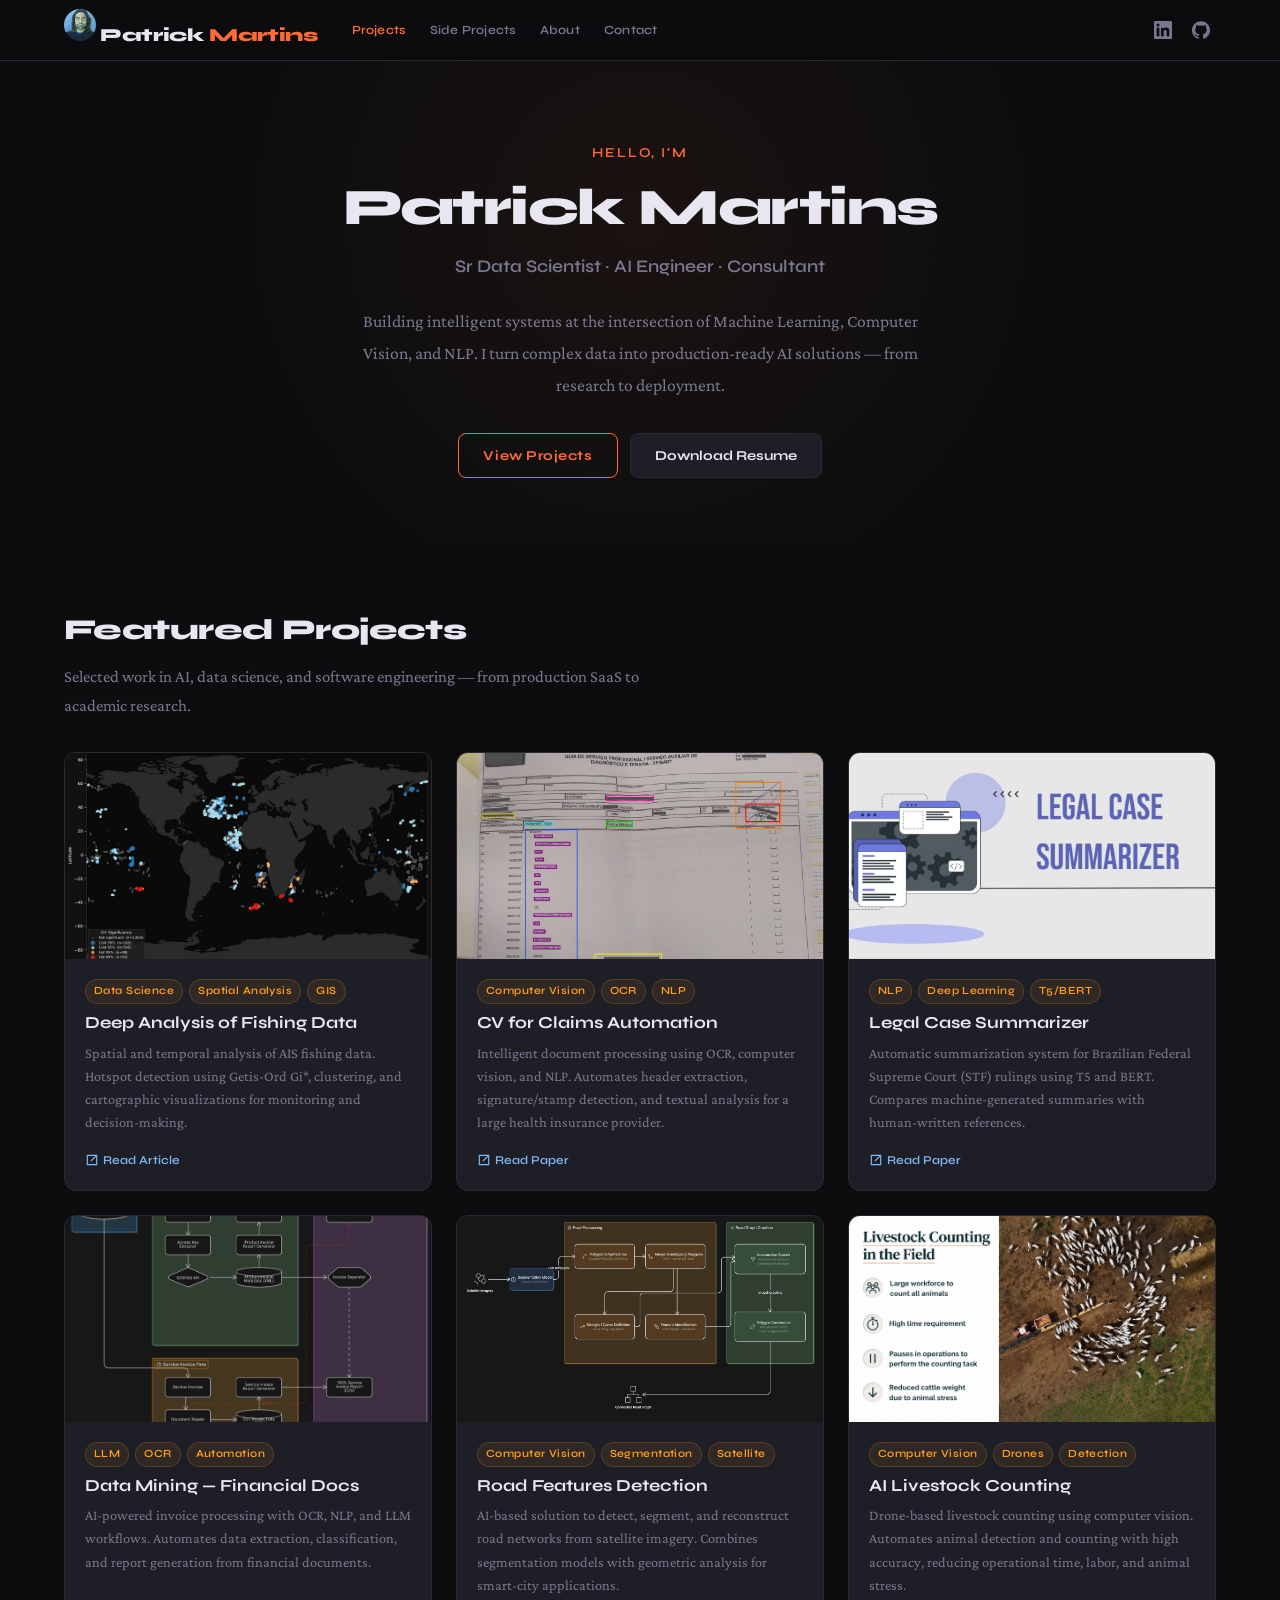
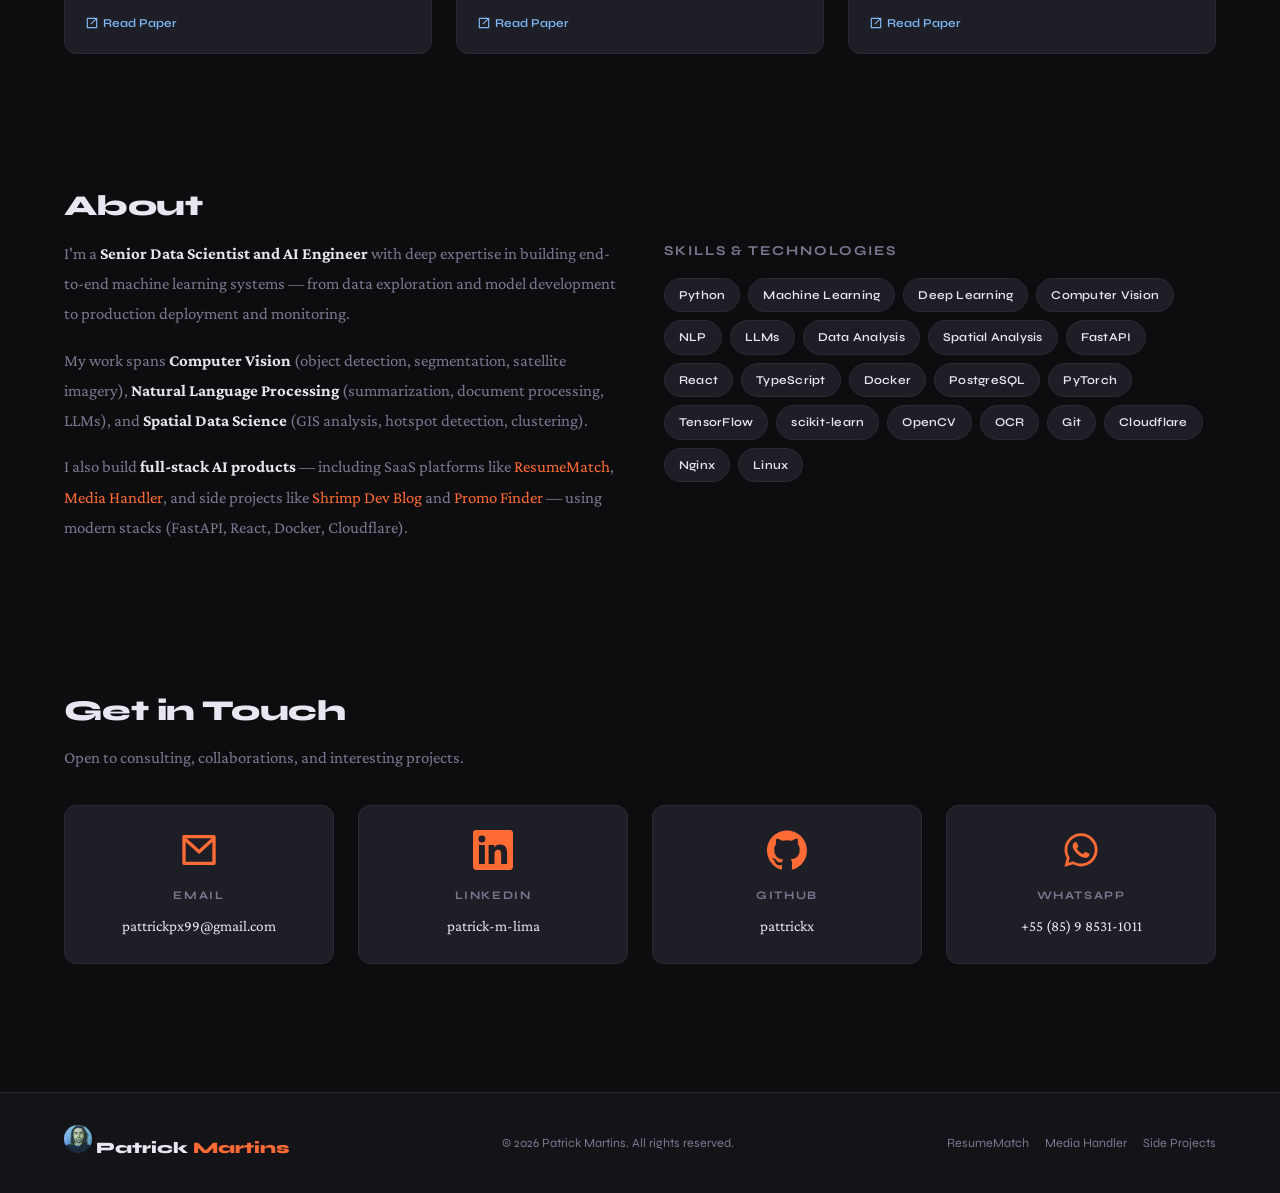
==== commit 5342e849: "Move Blog and Promo Finder to Side Projects only" ====
--- a/index.html
+++ b/index.html
@@ -67,50 +67,6 @@
 
       <div class="projects-grid">
 
-        <!-- Shrimp Dev Blog -->
-        <article class="project-card">
-          <a href="https://blog.shrimpdev.com/" target="_blank" rel="noopener" class="project-card__img-wrap">
-            <img src="images/blog-shrimpdev.png" alt="Shrimp Dev Blog" class="project-card__img" loading="lazy">
-          </a>
-          <div class="project-card__body">
-            <div class="project-card__tags">
-              <span class="project-card__tag">Blog</span>
-              <span class="project-card__tag">Frontend</span>
-              <span class="project-card__tag">CSS</span>
-            </div>
-            <h3 class="project-card__title"><a href="https://blog.shrimpdev.com/" target="_blank" rel="noopener">Shrimp Dev Blog</a></h3>
-            <p class="project-card__desc">Technical blog about CSS, React, JavaScript, and modern web standards. Articles on Container Queries, React 19, TypeScript, Tailwind v4, and more.</p>
-            <div class="project-card__links">
-              <a href="https://blog.shrimpdev.com/" target="_blank" rel="noopener" class="project-card__link">
-                <svg viewBox="0 0 24 24"><path d="M14 3v2H5v14h14v-9h2v10a1 1 0 01-1 1H4a1 1 0 01-1-1V4a1 1 0 011-1h10zm7 0v8h-2V6.414l-8.293 8.293-1.414-1.414L17.586 5H13V3h8z"/></svg>
-                Visit Blog
-              </a>
-            </div>
-          </div>
-        </article>
-
-        <!-- Promo Miner -->
-        <article class="project-card">
-          <a href="https://promo-miner.shrimpdev.com/" target="_blank" rel="noopener" class="project-card__img-wrap">
-            <img src="images/promo-miner.png" alt="Promo Finder Bot" class="project-card__img" loading="lazy">
-          </a>
-          <div class="project-card__body">
-            <div class="project-card__tags">
-              <span class="project-card__tag">Bot</span>
-              <span class="project-card__tag">Automation</span>
-              <span class="project-card__tag">Deals</span>
-            </div>
-            <h3 class="project-card__title"><a href="https://promo-miner.shrimpdev.com/" target="_blank" rel="noopener">Promo Finder Bot</a></h3>
-            <p class="project-card__desc">Automated deal finder for Amazon Brazil. Scrapes and surfaces the best deals with Telegram group integration and real-time statistics.</p>
-            <div class="project-card__links">
-              <a href="https://promo-miner.shrimpdev.com/" target="_blank" rel="noopener" class="project-card__link">
-                <svg viewBox="0 0 24 24"><path d="M14 3v2H5v14h14v-9h2v10a1 1 0 01-1 1H4a1 1 0 01-1-1V4a1 1 0 011-1h10zm7 0v8h-2V6.414l-8.293 8.293-1.414-1.414L17.586 5H13V3h8z"/></svg>
-                Visit Site
-              </a>
-            </div>
-          </div>
-        </article>
-
         <!-- Fishing Data Analysis -->
         <article class="project-card">
           <a href="https://medium.com/@pattrickpx99/deep-analysis-of-fishing-data-67dc43de5cac" target="_blank" rel="noopener" class="project-card__img-wrap">
@@ -269,7 +225,8 @@
             I also build <strong>full-stack AI products</strong> — including SaaS platforms like
             <a href="https://resumematch.shrimpdev.com" target="_blank" rel="noopener" class="about-link">ResumeMatch</a>,
             <a href="https://mediahandler.shrimpdev.com" target="_blank" rel="noopener" class="about-link">Media Handler</a>,
-            <a href="https://blog.shrimpdev.com" target="_blank" rel="noopener" class="about-link">Shrimp Dev Blog</a>,
+            and side projects like
+            <a href="https://blog.shrimpdev.com" target="_blank" rel="noopener" class="about-link">Shrimp Dev Blog</a>
             and <a href="https://promo-miner.shrimpdev.com" target="_blank" rel="noopener" class="about-link">Promo Finder</a>
             — using modern stacks (FastAPI, React, Docker, Cloudflare).
           </p>
@@ -359,7 +316,6 @@
       <div class="footer__links">
         <a href="https://resumematch.shrimpdev.com" class="footer__link" target="_blank" rel="noopener">ResumeMatch</a>
         <a href="https://mediahandler.shrimpdev.com" class="footer__link" target="_blank" rel="noopener">Media Handler</a>
-        <a href="https://blog.shrimpdev.com" class="footer__link" target="_blank" rel="noopener">Blog</a>
         <a href="side-projects.html" class="footer__link">Side Projects</a>
       </div>
     </div>
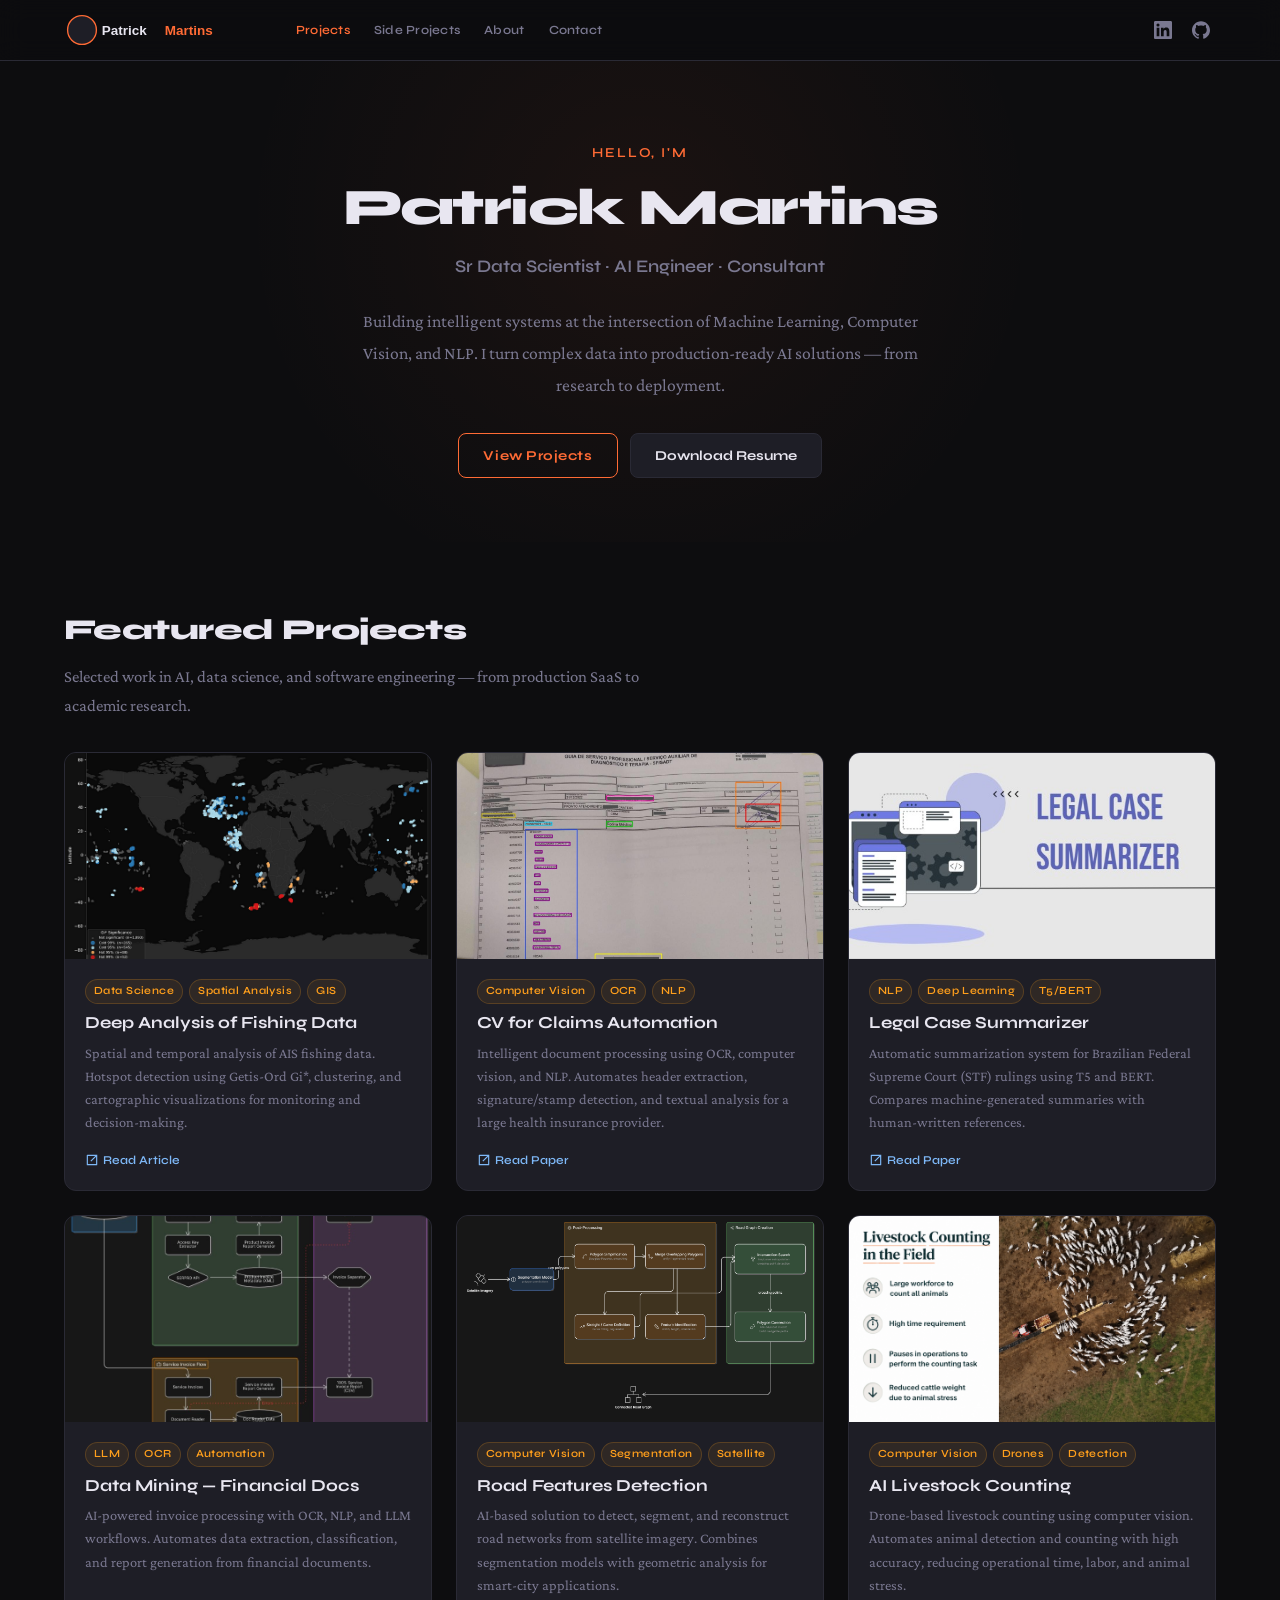
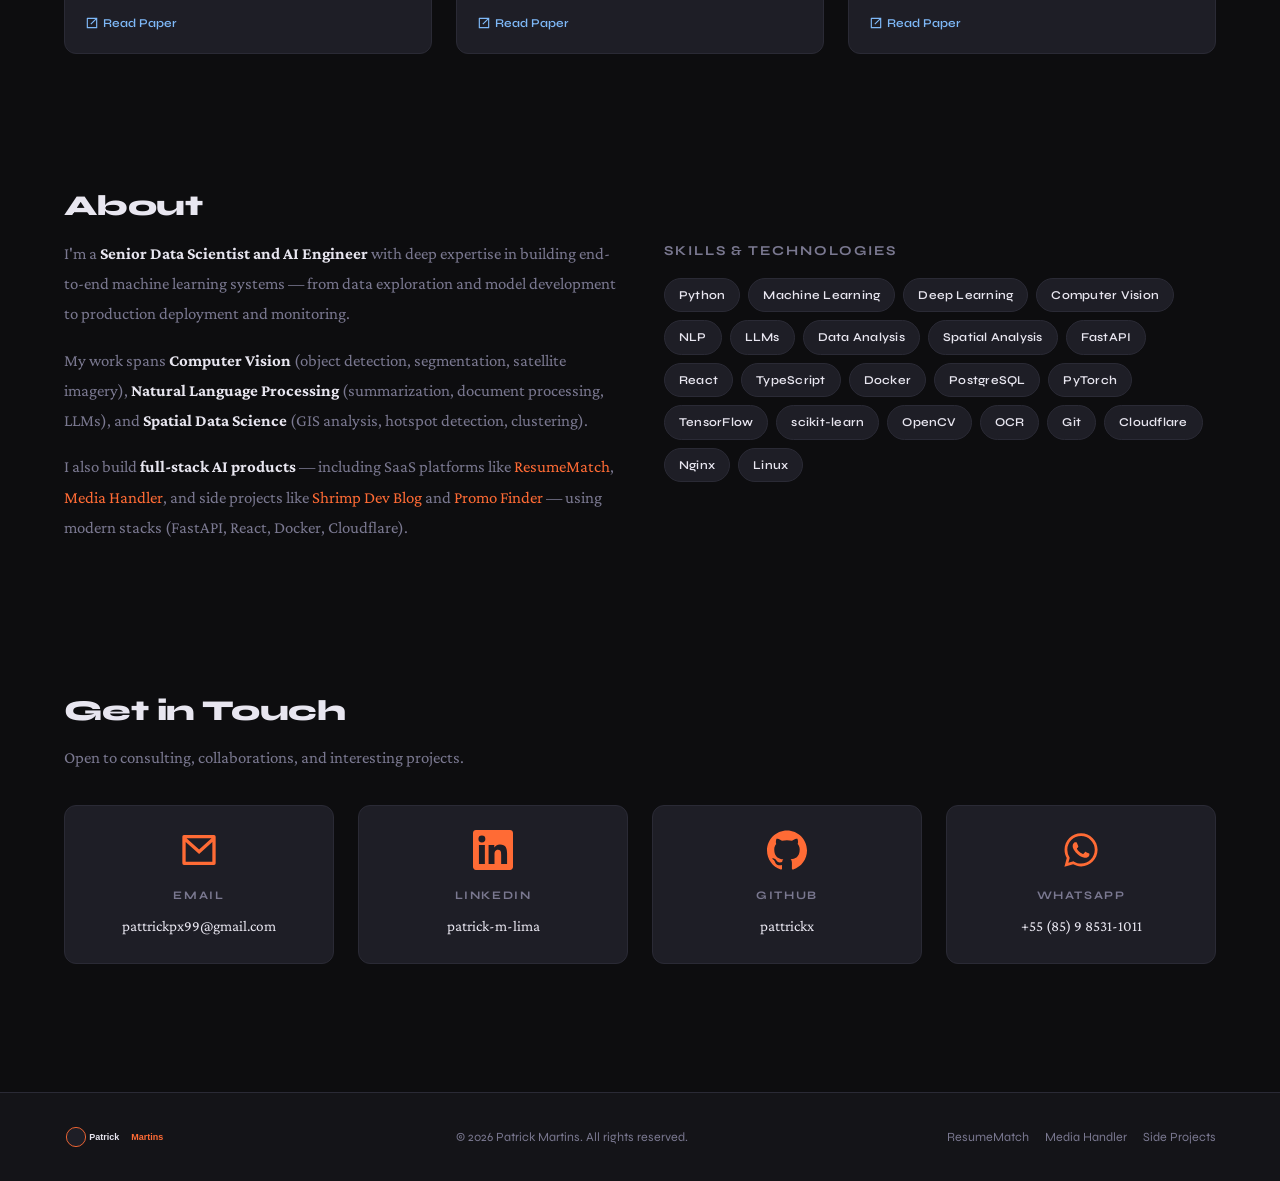
==== commit cee438f3: "Logo: SVG with image + text, centered and properly sized" ====
--- a/index.html
+++ b/index.html
@@ -18,8 +18,7 @@
   <header class="navbar">
     <div class="navbar__inner">
       <a href="index.html" class="navbar__brand">
-        <img src="images/1629468109932.jfif" alt="Patrick Martins" class="navbar__logo">
-        <span class="navbar__name">Patrick <em>Martins</em></span>
+        <img src="images/logo.svg" alt="Patrick Martins" class="navbar__logo">
       </a>
       <nav class="navbar__links">
         <a href="#projects" class="navbar__link navbar__link--active">Projects</a>
@@ -309,8 +308,7 @@
   <footer class="footer">
     <div class="footer__inner">
       <div class="footer__brand">
-        <img src="images/1629468109932.jfif" alt="Patrick Martins" class="footer__logo">
-        <span class="footer__name">Patrick <em>Martins</em></span>
+        <img src="images/logo.svg" alt="Patrick Martins" class="footer__logo">
       </div>
       <p class="footer__copy">© 2026 Patrick Martins. All rights reserved.</p>
       <div class="footer__links">
--- a/assets/css/portfolio.css
+++ b/assets/css/portfolio.css
@@ -99,20 +99,10 @@
   text-decoration: none;
 }
 .navbar__logo {
-  height: 32px;
-  width: 32px;
-  border-radius: 50%;
-  object-fit: cover;
+  height: 36px;
+  width: auto;
   flex-shrink: 0;
 }
-.navbar__name {
-  font-family: var(--font-display);
-  font-size: 1.15rem;
-  font-weight: 800;
-  color: var(--text);
-  letter-spacing: -0.02em;
-}
-.navbar__name em { font-style: normal; color: var(--accent); }
 .navbar__links {
   display: flex;
   align-items: center;
@@ -501,19 +491,10 @@
   gap: 4px;
 }
 .footer__logo {
-  height: 28px;
-  width: 28px;
-  border-radius: 50%;
-  object-fit: cover;
+  height: 24px;
+  width: auto;
   flex-shrink: 0;
 }
-.footer__name {
-  font-family: var(--font-display);
-  font-size: 1rem;
-  font-weight: 800;
-  color: var(--text);
-}
-.footer__name em { font-style: normal; color: var(--accent); }
 .footer__copy {
   font-family: var(--font-display);
   font-size: 0.78rem;
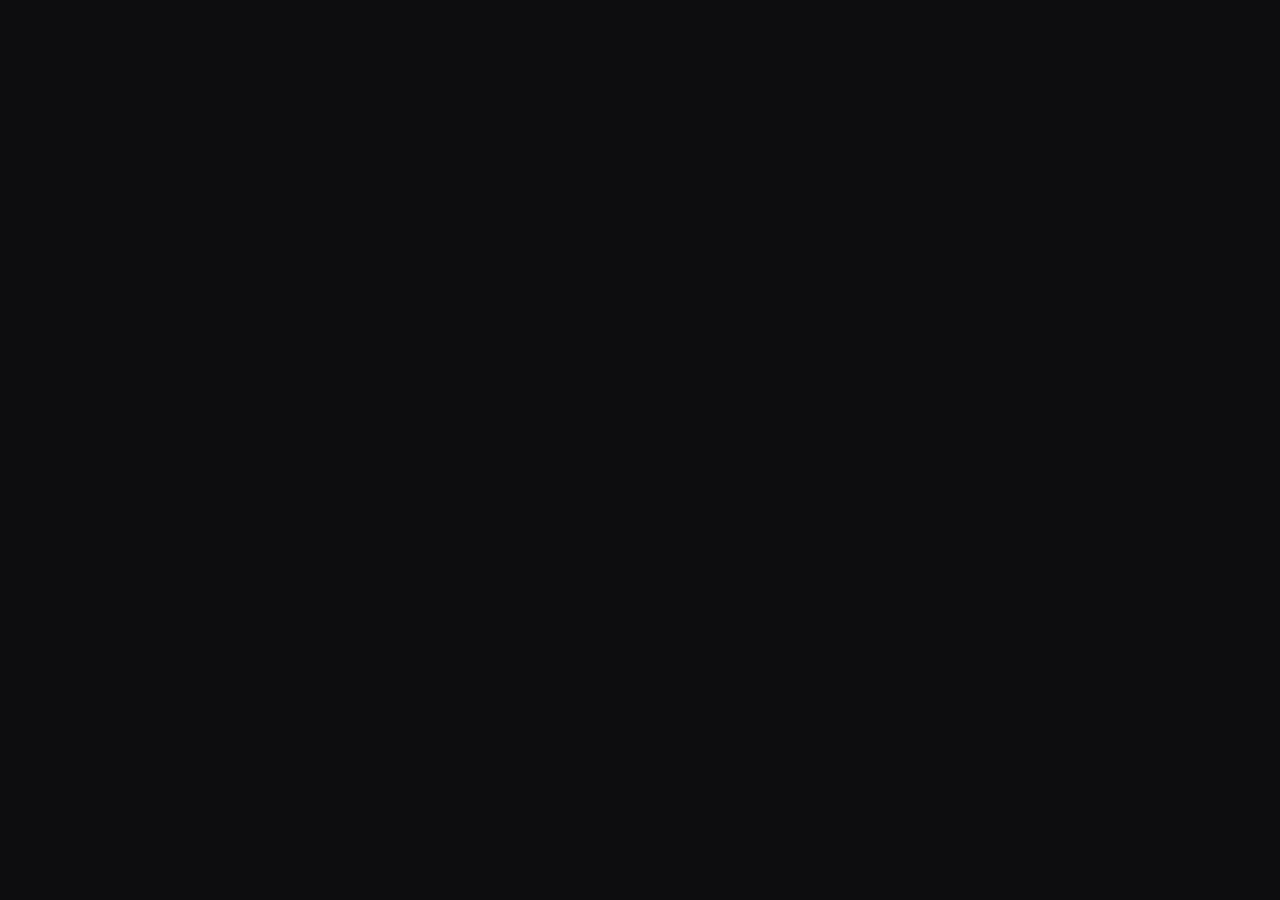
==== commit 96a16778: "Add Google Analytics G-9THNRH9Z40 to both pages" ====
--- a/index.html
+++ b/index.html
@@ -9,315 +9,12 @@
   <link rel="stylesheet" href="assets/css/portfolio.css">
   <link rel="icon" type="image/jpeg" href="images/1629468109932.jfif">
   <link rel="icon" type="image/x-icon" href="images/1629468109932.jfif">
+  <!-- Google tag (gtag.js) -->
+  <script async src="https://www.googletagmanager.com/gtag/js?id=G-9THNRH9Z40"></script>
+  <script>
+    window.dataLayer = window.dataLayer || [];
+    function gtag(){dataLayer.push(arguments);}
+    gtag('js', new Date());
+    gtag('config', 'G-9THNRH9Z40');
+  </script>
 </head>
-<body>
-
-  <!-- ════════════════════════════════════════════
-       NAVBAR
-       ════════════════════════════════════════════ -->
-  <header class="navbar">
-    <div class="navbar__inner">
-      <a href="index.html" class="navbar__brand">
-        <img src="images/logo.svg" alt="Patrick Martins" class="navbar__logo">
-      </a>
-      <nav class="navbar__links">
-        <a href="#projects" class="navbar__link navbar__link--active">Projects</a>
-        <a href="side-projects.html" class="navbar__link">Side Projects</a>
-        <a href="#about" class="navbar__link">About</a>
-        <a href="#contact" class="navbar__link">Contact</a>
-      </nav>
-      <div class="navbar__social">
-        <a href="https://www.linkedin.com/in/patrick-m-lima/" target="_blank" rel="noopener" aria-label="LinkedIn">
-          <svg viewBox="0 0 24 24"><path d="M20.447 20.452h-3.554v-5.569c0-1.328-.027-3.037-1.852-3.037-1.853 0-2.136 1.445-2.136 2.939v5.667H9.351V9h3.414v1.561h.046c.477-.9 1.637-1.85 3.37-1.85 3.601 0 4.267 2.37 4.267 5.455v6.286zM5.337 7.433a2.062 2.062 0 01-2.063-2.065 2.064 2.064 0 112.063 2.065zm1.782 13.019H3.555V9h3.564v11.452zM22.225 0H1.771C.792 0 0 .774 0 1.729v20.542C0 23.227.792 24 1.771 24h20.451C23.2 24 24 23.227 24 22.271V1.729C24 .774 23.2 0 22.222 0h.003z"/></svg>
-        </a>
-        <a href="https://github.com/pattrickx" target="_blank" rel="noopener" aria-label="GitHub">
-          <svg viewBox="0 0 24 24"><path d="M12 .297c-6.63 0-12 5.373-12 12 0 5.303 3.438 9.8 8.205 11.385.6.113.82-.258.82-.577 0-.285-.01-1.04-.015-2.04-3.338.724-4.042-1.61-4.042-1.61C4.422 18.07 3.633 17.7 3.633 17.7c-1.087-.744.084-.729.084-.729 1.205.084 1.838 1.236 1.838 1.236 1.07 1.835 2.809 1.305 3.495.998.108-.776.417-1.305.76-1.605-2.665-.3-5.466-1.332-5.466-5.93 0-1.31.465-2.38 1.235-3.22-.135-.303-.54-1.523.105-3.176 0 0 1.005-.322 3.3 1.23.96-.267 1.98-.399 3-.405 1.02.006 2.04.138 3 .405 2.28-1.552 3.285-1.23 3.285-1.23.645 1.653.24 2.873.12 3.176.765.84 1.23 1.91 1.23 3.22 0 4.61-2.805 5.625-5.475 5.92.42.36.81 1.096.81 2.22 0 1.606-.015 2.896-.015 3.286 0 .315.21.69.825.57C20.565 22.092 24 17.592 24 12.297c0-6.627-5.373-12-12-12"/></svg>
-        </a>
-      </div>
-    </div>
-  </header>
-
-  <!-- ════════════════════════════════════════════
-       HERO
-       ════════════════════════════════════════════ -->
-  <section class="hero">
-    <div class="container">
-      <p class="hero__greeting fade-in">Hello, I'm</p>
-      <h1 class="hero__name fade-in fade-in-delay-1">Patrick Martins</h1>
-      <p class="hero__title fade-in fade-in-delay-2">Sr Data Scientist · AI Engineer · Consultant</p>
-      <p class="hero__desc fade-in fade-in-delay-3">
-        Building intelligent systems at the intersection of Machine Learning, Computer Vision, and NLP.
-        I turn complex data into production-ready AI solutions — from research to deployment.
-      </p>
-      <div class="hero__actions fade-in fade-in-delay-4">
-        <a href="#projects" class="btn-primary">View Projects</a>
-        <a href="pdfs/Resume Patrick Martins.pdf" class="btn-ghost" target="_blank" rel="noopener">Download Resume</a>
-      </div>
-    </div>
-  </section>
-
-  <!-- ════════════════════════════════════════════
-       FEATURED PROJECTS
-       ════════════════════════════════════════════ -->
-  <section id="projects" class="section">
-    <div class="container">
-      <h2 class="section__title">Featured Projects</h2>
-      <p class="section__subtitle">Selected work in AI, data science, and software engineering — from production SaaS to academic research.</p>
-
-      <div class="projects-grid">
-
-        <!-- Fishing Data Analysis -->
-        <article class="project-card">
-          <a href="https://medium.com/@pattrickpx99/deep-analysis-of-fishing-data-67dc43de5cac" target="_blank" rel="noopener" class="project-card__img-wrap">
-            <img src="images/fishing_hotspots.png" alt="Fishing Data Analysis" class="project-card__img" loading="lazy">
-          </a>
-          <div class="project-card__body">
-            <div class="project-card__tags">
-              <span class="project-card__tag">Data Science</span>
-              <span class="project-card__tag">Spatial Analysis</span>
-              <span class="project-card__tag">GIS</span>
-            </div>
-            <h3 class="project-card__title"><a href="https://medium.com/@pattrickpx99/deep-analysis-of-fishing-data-67dc43de5cac" target="_blank" rel="noopener">Deep Analysis of Fishing Data</a></h3>
-            <p class="project-card__desc">Spatial and temporal analysis of AIS fishing data. Hotspot detection using Getis-Ord Gi*, clustering, and cartographic visualizations for monitoring and decision-making.</p>
-            <div class="project-card__links">
-              <a href="https://medium.com/@pattrickpx99/deep-analysis-of-fishing-data-67dc43de5cac" target="_blank" rel="noopener" class="project-card__link">
-                <svg viewBox="0 0 24 24"><path d="M14 3v2H5v14h14v-9h2v10a1 1 0 01-1 1H4a1 1 0 01-1-1V4a1 1 0 011-1h10zm7 0v8h-2V6.414l-8.293 8.293-1.414-1.414L17.586 5H13V3h8z"/></svg>
-                Read Article
-              </a>
-            </div>
-          </div>
-        </article>
-
-        <!-- Computer Vision for Claims -->
-        <article class="project-card">
-          <a href="pdfs/Use of Computer Vision for Claims Adjustment Automation.pdf" target="_blank" rel="noopener" class="project-card__img-wrap">
-            <img src="images/tcc.png" alt="Computer Vision for Claims Automation" class="project-card__img" loading="lazy">
-          </a>
-          <div class="project-card__body">
-            <div class="project-card__tags">
-              <span class="project-card__tag">Computer Vision</span>
-              <span class="project-card__tag">OCR</span>
-              <span class="project-card__tag">NLP</span>
-            </div>
-            <h3 class="project-card__title"><a href="pdfs/Use of Computer Vision for Claims Adjustment Automation.pdf" target="_blank" rel="noopener">CV for Claims Automation</a></h3>
-            <p class="project-card__desc">Intelligent document processing using OCR, computer vision, and NLP. Automates header extraction, signature/stamp detection, and textual analysis for a large health insurance provider.</p>
-            <div class="project-card__links">
-              <a href="pdfs/Use of Computer Vision for Claims Adjustment Automation.pdf" target="_blank" rel="noopener" class="project-card__link">
-                <svg viewBox="0 0 24 24"><path d="M14 3v2H5v14h14v-9h2v10a1 1 0 01-1 1H4a1 1 0 01-1-1V4a1 1 0 011-1h10zm7 0v8h-2V6.414l-8.293 8.293-1.414-1.414L17.586 5H13V3h8z"/></svg>
-                Read Paper
-              </a>
-            </div>
-          </div>
-        </article>
-
-        <!-- Legal Case Summarizer -->
-        <article class="project-card">
-          <a href="pdfs/Apresentação - Sumarizador 11-2022.pdf" target="_blank" rel="noopener" class="project-card__img-wrap">
-            <img src="images/Image 2026-05-13 at 22.54.12.jpeg" alt="Legal Case Summarizer" class="project-card__img" loading="lazy">
-          </a>
-          <div class="project-card__body">
-            <div class="project-card__tags">
-              <span class="project-card__tag">NLP</span>
-              <span class="project-card__tag">Deep Learning</span>
-              <span class="project-card__tag">T5/BERT</span>
-            </div>
-            <h3 class="project-card__title"><a href="pdfs/Apresentação - Sumarizador 11-2022.pdf" target="_blank" rel="noopener">Legal Case Summarizer</a></h3>
-            <p class="project-card__desc">Automatic summarization system for Brazilian Federal Supreme Court (STF) rulings using T5 and BERT. Compares machine-generated summaries with human-written references.</p>
-            <div class="project-card__links">
-              <a href="pdfs/Apresentação - Sumarizador 11-2022.pdf" target="_blank" rel="noopener" class="project-card__link">
-                <svg viewBox="0 0 24 24"><path d="M14 3v2H5v14h14v-9h2v10a1 1 0 01-1 1H4a1 1 0 01-1-1V4a1 1 0 011-1h10zm7 0v8h-2V6.414l-8.293 8.293-1.414-1.414L17.586 5H13V3h8z"/></svg>
-                Read Paper
-              </a>
-            </div>
-          </div>
-        </article>
-
-        <!-- Data Mining in Financial Documents -->
-        <article class="project-card">
-          <a href="pdfs/Data Mining in Financial Documents.pdf" target="_blank" rel="noopener" class="project-card__img-wrap">
-            <img src="images/WhatsApp Image 2026-05-14 at 12.57.19.jpeg" alt="Data Mining in Financial Documents" class="project-card__img" loading="lazy">
-          </a>
-          <div class="project-card__body">
-            <div class="project-card__tags">
-              <span class="project-card__tag">LLM</span>
-              <span class="project-card__tag">OCR</span>
-              <span class="project-card__tag">Automation</span>
-            </div>
-            <h3 class="project-card__title"><a href="pdfs/Data Mining in Financial Documents.pdf" target="_blank" rel="noopener">Data Mining — Financial Docs</a></h3>
-            <p class="project-card__desc">AI-powered invoice processing with OCR, NLP, and LLM workflows. Automates data extraction, classification, and report generation from financial documents.</p>
-            <div class="project-card__links">
-              <a href="pdfs/Data Mining in Financial Documents.pdf" target="_blank" rel="noopener" class="project-card__link">
-                <svg viewBox="0 0 24 24"><path d="M14 3v2H5v14h14v-9h2v10a1 1 0 01-1 1H4a1 1 0 01-1-1V4a1 1 0 011-1h10zm7 0v8h-2V6.414l-8.293 8.293-1.414-1.414L17.586 5H13V3h8z"/></svg>
-                Read Paper
-              </a>
-            </div>
-          </div>
-        </article>
-
-        <!-- Road Features Detection -->
-        <article class="project-card">
-          <a href="pdfs/A computer vision model for detecting road features in satellite images.pdf" target="_blank" rel="noopener" class="project-card__img-wrap">
-            <img src="images/A computer vision model for detecting road features in satellite images.png" alt="Road Features Detection" class="project-card__img" loading="lazy">
-          </a>
-          <div class="project-card__body">
-            <div class="project-card__tags">
-              <span class="project-card__tag">Computer Vision</span>
-              <span class="project-card__tag">Segmentation</span>
-              <span class="project-card__tag">Satellite</span>
-            </div>
-            <h3 class="project-card__title"><a href="pdfs/A computer vision model for detecting road features in satellite images.pdf" target="_blank" rel="noopener">Road Features Detection</a></h3>
-            <p class="project-card__desc">AI-based solution to detect, segment, and reconstruct road networks from satellite imagery. Combines segmentation models with geometric analysis for smart-city applications.</p>
-            <div class="project-card__links">
-              <a href="pdfs/A computer vision model for detecting road features in satellite images.pdf" target="_blank" rel="noopener" class="project-card__link">
-                <svg viewBox="0 0 24 24"><path d="M14 3v2H5v14h14v-9h2v10a1 1 0 01-1 1H4a1 1 0 01-1-1V4a1 1 0 011-1h10zm7 0v8h-2V6.414l-8.293 8.293-1.414-1.414L17.586 5H13V3h8z"/></svg>
-                Read Paper
-              </a>
-            </div>
-          </div>
-        </article>
-
-        <!-- Livestock Counting -->
-        <article class="project-card">
-          <a href="pdfs/AI-powered livestock counting solution.pdf" target="_blank" rel="noopener" class="project-card__img-wrap">
-            <img src="images/AI-powered livestock counting solution.png" alt="AI Livestock Counting" class="project-card__img" loading="lazy">
-          </a>
-          <div class="project-card__body">
-            <div class="project-card__tags">
-              <span class="project-card__tag">Computer Vision</span>
-              <span class="project-card__tag">Drones</span>
-              <span class="project-card__tag">Detection</span>
-            </div>
-            <h3 class="project-card__title"><a href="pdfs/AI-powered livestock counting solution.pdf" target="_blank" rel="noopener">AI Livestock Counting</a></h3>
-            <p class="project-card__desc">Drone-based livestock counting using computer vision. Automates animal detection and counting with high accuracy, reducing operational time, labor, and animal stress.</p>
-            <div class="project-card__links">
-              <a href="pdfs/AI-powered livestock counting solution.pdf" target="_blank" rel="noopener" class="project-card__link">
-                <svg viewBox="0 0 24 24"><path d="M14 3v2H5v14h14v-9h2v10a1 1 0 01-1 1H4a1 1 0 01-1-1V4a1 1 0 011-1h10zm7 0v8h-2V6.414l-8.293 8.293-1.414-1.414L17.586 5H13V3h8z"/></svg>
-                Read Paper
-              </a>
-            </div>
-          </div>
-        </article>
-
-      </div>
-    </div>
-  </section>
-
-  <!-- ════════════════════════════════════════════
-       ABOUT
-       ════════════════════════════════════════════ -->
-  <section id="about" class="section">
-    <div class="container">
-      <h2 class="section__title">About</h2>
-      <div class="about-grid">
-        <div class="about__bio">
-          <p>
-            I'm a <strong>Senior Data Scientist and AI Engineer</strong> with deep expertise in building
-            end-to-end machine learning systems — from data exploration and model development to
-            production deployment and monitoring.
-          </p>
-          <p>
-            My work spans <strong>Computer Vision</strong> (object detection, segmentation, satellite imagery),
-            <strong>Natural Language Processing</strong> (summarization, document processing, LLMs),
-            and <strong>Spatial Data Science</strong> (GIS analysis, hotspot detection, clustering).
-          </p>
-          <p>
-            I also build <strong>full-stack AI products</strong> — including SaaS platforms like
-            <a href="https://resumematch.shrimpdev.com" target="_blank" rel="noopener" class="about-link">ResumeMatch</a>,
-            <a href="https://mediahandler.shrimpdev.com" target="_blank" rel="noopener" class="about-link">Media Handler</a>,
-            and side projects like
-            <a href="https://blog.shrimpdev.com" target="_blank" rel="noopener" class="about-link">Shrimp Dev Blog</a>
-            and <a href="https://promo-miner.shrimpdev.com" target="_blank" rel="noopener" class="about-link">Promo Finder</a>
-            — using modern stacks (FastAPI, React, Docker, Cloudflare).
-          </p>
-        </div>
-        <div>
-          <h3 class="skills-heading">Skills &amp; Technologies</h3>
-          <div class="skills-list">
-            <span class="skill-tag">Python</span>
-            <span class="skill-tag">Machine Learning</span>
-            <span class="skill-tag">Deep Learning</span>
-            <span class="skill-tag">Computer Vision</span>
-            <span class="skill-tag">NLP</span>
-            <span class="skill-tag">LLMs</span>
-            <span class="skill-tag">Data Analysis</span>
-            <span class="skill-tag">Spatial Analysis</span>
-            <span class="skill-tag">FastAPI</span>
-            <span class="skill-tag">React</span>
-            <span class="skill-tag">TypeScript</span>
-            <span class="skill-tag">Docker</span>
-            <span class="skill-tag">PostgreSQL</span>
-            <span class="skill-tag">PyTorch</span>
-            <span class="skill-tag">TensorFlow</span>
-            <span class="skill-tag">scikit-learn</span>
-            <span class="skill-tag">OpenCV</span>
-            <span class="skill-tag">OCR</span>
-            <span class="skill-tag">Git</span>
-            <span class="skill-tag">Cloudflare</span>
-            <span class="skill-tag">Nginx</span>
-            <span class="skill-tag">Linux</span>
-          </div>
-        </div>
-      </div>
-    </div>
-  </section>
-
-  <!-- ════════════════════════════════════════════
-       CONTACT
-       ════════════════════════════════════════════ -->
-  <section id="contact" class="section">
-    <div class="container">
-      <h2 class="section__title">Get in Touch</h2>
-      <p class="section__subtitle">Open to consulting, collaborations, and interesting projects.</p>
-
-      <div class="contact-grid">
-        <div class="contact-card">
-          <div class="contact-card__icon">
-            <svg viewBox="0 0 24 24"><path d="M3 3h18a1 1 0 011 1v16a1 1 0 01-1 1H3a1 1 0 01-1-1V4a1 1 0 011-1zm17 4.238l-7.928 7.1L4 7.216V19h16V7.238zM4.511 5l7.55 6.662L19.502 5H4.511z"/></svg>
-          </div>
-          <p class="contact-card__label">Email</p>
-          <p class="contact-card__value"><a href="mailto:pattrickpx99@gmail.com">pattrickpx99@gmail.com</a></p>
-        </div>
-        <div class="contact-card">
-          <div class="contact-card__icon">
-            <svg viewBox="0 0 24 24"><path d="M20.447 20.452h-3.554v-5.569c0-1.328-.027-3.037-1.852-3.037-1.853 0-2.136 1.445-2.136 2.939v5.667H9.351V9h3.414v1.561h.046c.477-.9 1.637-1.85 3.37-1.85 3.601 0 4.267 2.37 4.267 5.455v6.286zM5.337 7.433a2.062 2.062 0 01-2.063-2.065 2.064 2.064 0 112.063 2.065zm1.782 13.019H3.555V9h3.564v11.452zM22.225 0H1.771C.792 0 0 .774 0 1.729v20.542C0 23.227.792 24 1.771 24h20.451C23.2 24 24 23.227 24 22.271V1.729C24 .774 23.2 0 22.222 0h.003z"/></svg>
-          </div>
-          <p class="contact-card__label">LinkedIn</p>
-          <p class="contact-card__value"><a href="https://www.linkedin.com/in/patrick-m-lima/" target="_blank" rel="noopener">patrick-m-lima</a></p>
-        </div>
-        <div class="contact-card">
-          <div class="contact-card__icon">
-            <svg viewBox="0 0 24 24"><path d="M12 .297c-6.63 0-12 5.373-12 12 0 5.303 3.438 9.8 8.205 11.385.6.113.82-.258.82-.577 0-.285-.01-1.04-.015-2.04-3.338.724-4.042-1.61-4.042-1.61C4.422 18.07 3.633 17.7 3.633 17.7c-1.087-.744.084-.729.084-.729 1.205.084 1.838 1.236 1.838 1.236 1.07 1.835 2.809 1.305 3.495.998.108-.776.417-1.305.76-1.605-2.665-.3-5.466-1.332-5.466-5.93 0-1.31.465-2.38 1.235-3.22-.135-.303-.54-1.523.105-3.176 0 0 1.005-.322 3.3 1.23.96-.267 1.98-.399 3-.405 1.02.006 2.04.138 3 .405 2.28-1.552 3.285-1.23 3.285-1.23.645 1.653.24 2.873.12 3.176.765.84 1.23 1.91 1.23 3.22 0 4.61-2.805 5.625-5.475 5.92.42.36.81 1.096.81 2.22 0 1.606-.015 2.896-.015 3.286 0 .315.21.69.825.57C20.565 22.092 24 17.592 24 12.297c0-6.627-5.373-12-12-12"/></svg>
-          </div>
-          <p class="contact-card__label">GitHub</p>
-          <p class="contact-card__value"><a href="https://github.com/pattrickx" target="_blank" rel="noopener">pattrickx</a></p>
-        </div>
-        <div class="contact-card">
-          <div class="contact-card__icon">
-            <svg viewBox="0 0 24 24"><path d="M19.05 4.91A9.816 9.816 0 0012.04 2c-5.46 0-9.91 4.45-9.91 9.91 0 1.75.46 3.45 1.32 4.95L2.05 22l5.25-1.38c1.45.79 3.08 1.21 4.74 1.21 5.46 0 9.91-4.45 9.91-9.91 0-2.65-1.03-5.14-2.9-7.01zm-7.01 15.24c-1.48 0-2.93-.4-4.2-1.15l-.3-.18-3.12.82.83-3.04-.2-.31a8.264 8.264 0 01-1.26-4.38c0-4.54 3.7-8.24 8.24-8.24 2.2 0 4.27.86 5.82 2.42a8.183 8.183 0 012.41 5.83c.02 4.54-3.68 8.24-8.22 8.24zm4.52-6.16c-.25-.12-1.47-.72-1.69-.81-.23-.08-.39-.12-.56.12-.17.25-.64.81-.78.97-.14.17-.29.19-.54.06-.25-.12-1.05-.39-1.99-1.23-.74-.66-1.23-1.47-1.38-1.72-.14-.25-.02-.38.11-.51.11-.11.25-.29.37-.43.12-.14.17-.25.25-.42.08-.17.04-.31-.02-.43-.06-.12-.56-1.34-.76-1.84-.2-.48-.41-.42-.56-.43h-.48c-.17 0-.43.06-.66.31-.22.25-.86.85-.86 2.07 0 1.22.89 2.4 1.01 2.56.12.17 1.75 2.67 4.23 3.74.59.26 1.05.41 1.41.52.59.19 1.13.16 1.56.1.48-.07 1.47-.6 1.67-1.18.21-.58.21-1.07.14-1.18-.06-.11-.23-.17-.48-.29z"/></svg>
-          </div>
-          <p class="contact-card__label">WhatsApp</p>
-          <p class="contact-card__value"><a href="https://wa.me/5585985311011" target="_blank" rel="noopener">+55 (85) 9 8531-1011</a></p>
-        </div>
-      </div>
-    </div>
-  </section>
-
-  <!-- ════════════════════════════════════════════
-       FOOTER
-       ════════════════════════════════════════════ -->
-  <footer class="footer">
-    <div class="footer__inner">
-      <div class="footer__brand">
-        <img src="images/logo.svg" alt="Patrick Martins" class="footer__logo">
-      </div>
-      <p class="footer__copy">© 2026 Patrick Martins. All rights reserved.</p>
-      <div class="footer__links">
-        <a href="https://resumematch.shrimpdev.com" class="footer__link" target="_blank" rel="noopener">ResumeMatch</a>
-        <a href="https://mediahandler.shrimpdev.com" class="footer__link" target="_blank" rel="noopener">Media Handler</a>
-        <a href="side-projects.html" class="footer__link">Side Projects</a>
-      </div>
-    </div>
-  </footer>
-
-</body>
-</html>
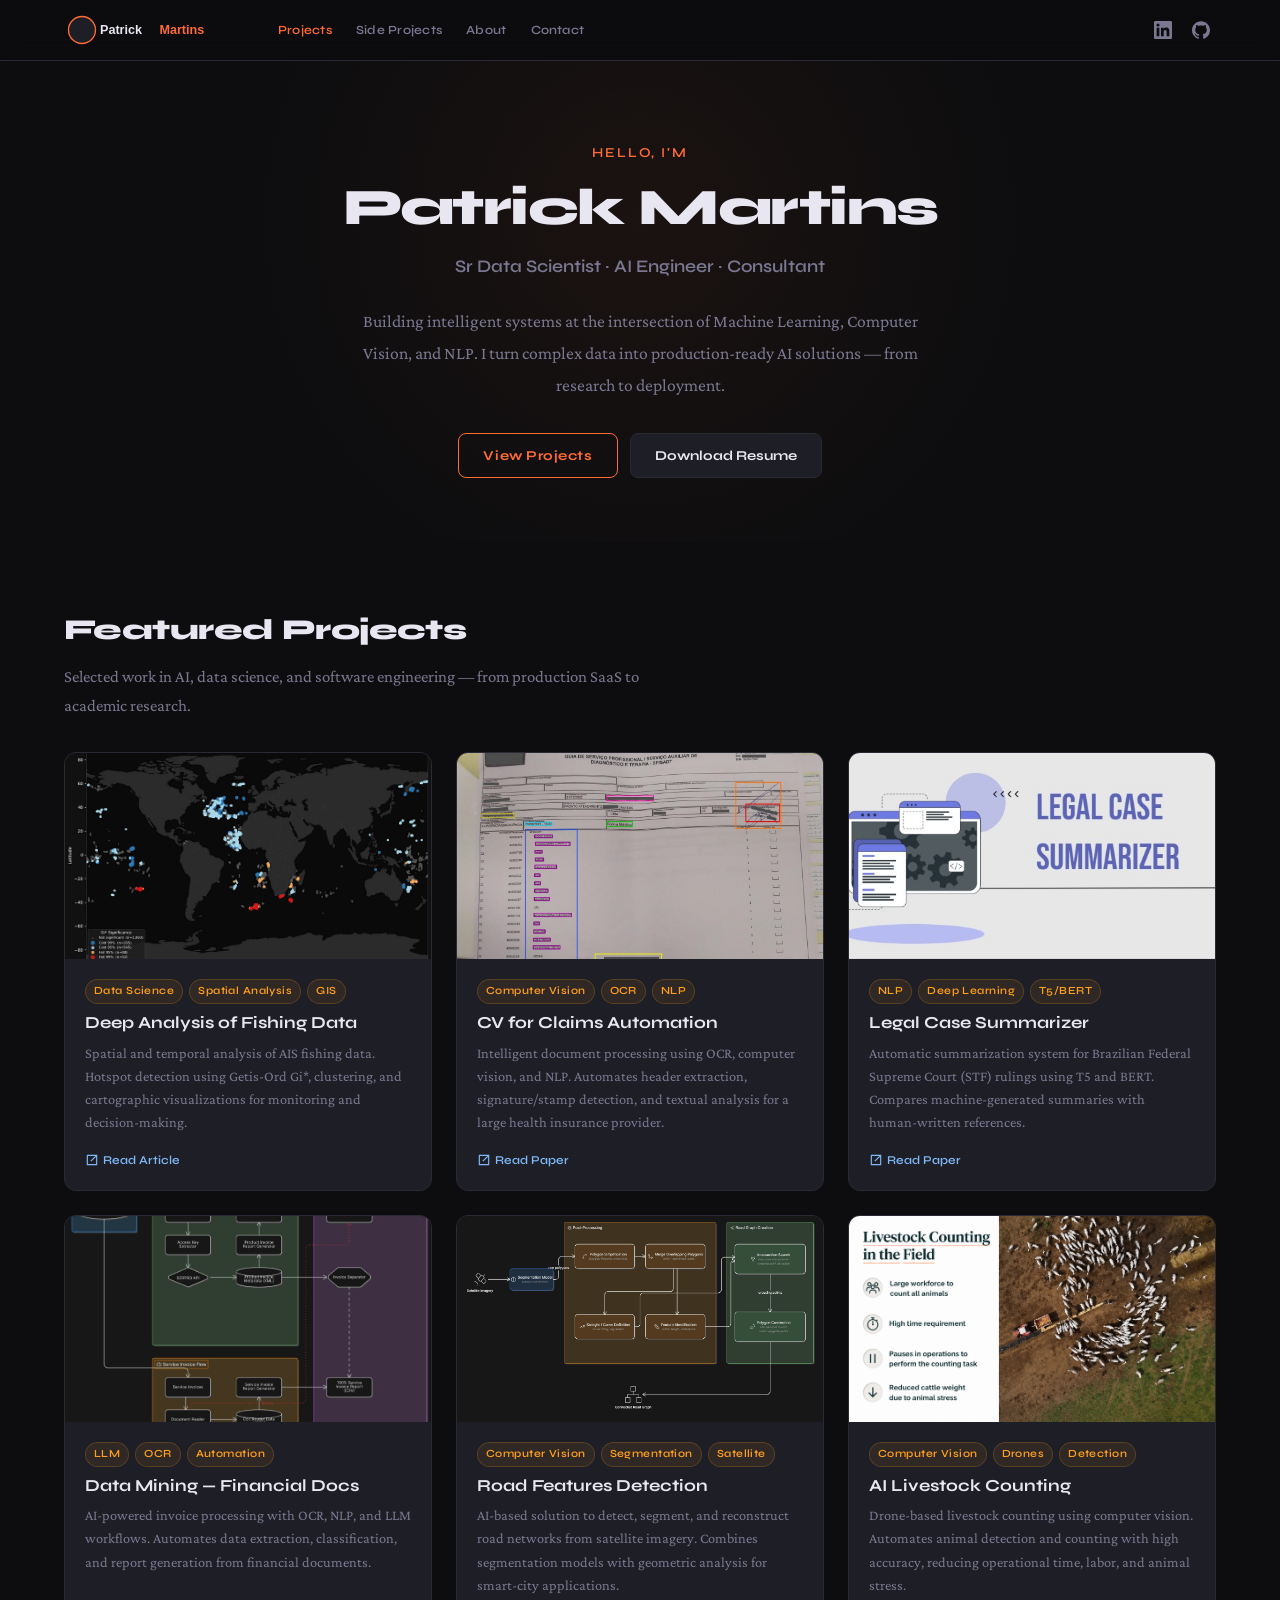
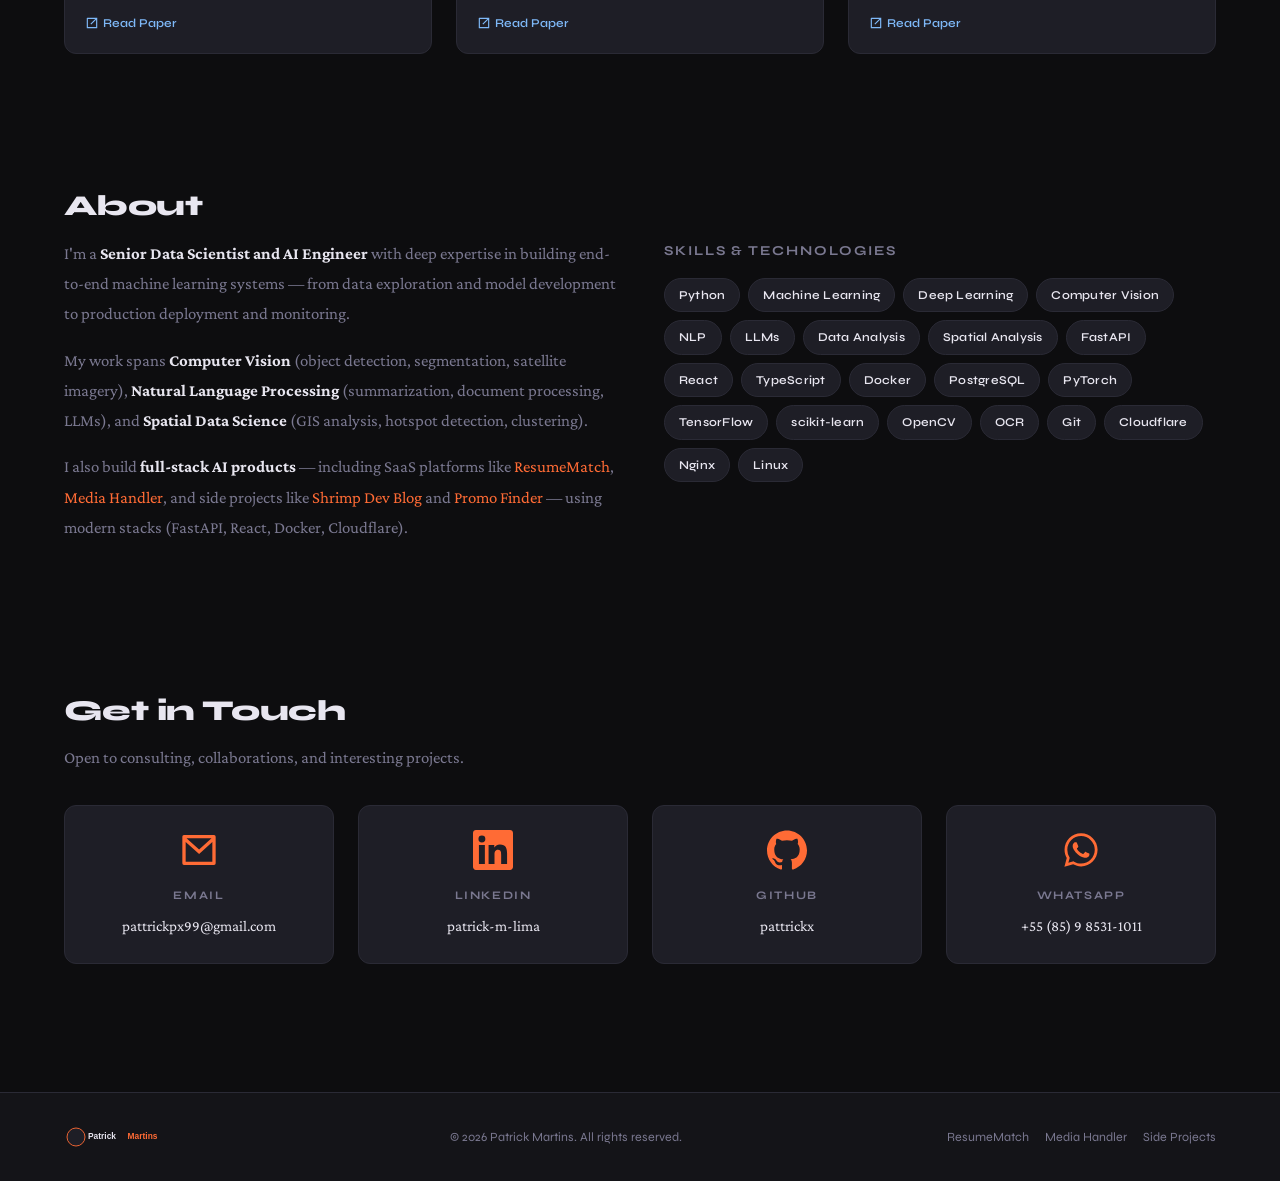
==== commit 41ad8db4: "Add Google Analytics G-9THNRH9Z40 to both pages" ====
--- a/index.html
+++ b/index.html
@@ -13,8 +13,320 @@
   <script async src="https://www.googletagmanager.com/gtag/js?id=G-9THNRH9Z40"></script>
   <script>
     window.dataLayer = window.dataLayer || [];
-    function gtag(){dataLayer.push(arguments);}
+    function gtag(){datalayer.push(arguments);}
     gtag('js', new Date());
     gtag('config', 'G-9THNRH9Z40');
   </script>
+
 </head>
+<body>
+
+  <!-- ════════════════════════════════════════════
+       NAVBAR
+       ════════════════════════════════════════════ -->
+  <header class="navbar">
+    <div class="navbar__inner">
+      <a href="index.html" class="navbar__brand">
+        <img src="images/logo.svg" alt="Patrick Martins" class="navbar__logo">
+      </a>
+      <nav class="navbar__links">
+        <a href="#projects" class="navbar__link navbar__link--active">Projects</a>
+        <a href="side-projects.html" class="navbar__link">Side Projects</a>
+        <a href="#about" class="navbar__link">About</a>
+        <a href="#contact" class="navbar__link">Contact</a>
+      </nav>
+      <div class="navbar__social">
+        <a href="https://www.linkedin.com/in/patrick-m-lima/" target="_blank" rel="noopener" aria-label="LinkedIn">
+          <svg viewBox="0 0 24 24"><path d="M20.447 20.452h-3.554v-5.569c0-1.328-.027-3.037-1.852-3.037-1.853 0-2.136 1.445-2.136 2.939v5.667H9.351V9h3.414v1.561h.046c.477-.9 1.637-1.85 3.37-1.85 3.601 0 4.267 2.37 4.267 5.455v6.286zM5.337 7.433a2.062 2.062 0 01-2.063-2.065 2.064 2.064 0 112.063 2.065zm1.782 13.019H3.555V9h3.564v11.452zM22.225 0H1.771C.792 0 0 .774 0 1.729v20.542C0 23.227.792 24 1.771 24h20.451C23.2 24 24 23.227 24 22.271V1.729C24 .774 23.2 0 22.222 0h.003z"/></svg>
+        </a>
+        <a href="https://github.com/pattrickx" target="_blank" rel="noopener" aria-label="GitHub">
+          <svg viewBox="0 0 24 24"><path d="M12 .297c-6.63 0-12 5.373-12 12 0 5.303 3.438 9.8 8.205 11.385.6.113.82-.258.82-.577 0-.285-.01-1.04-.015-2.04-3.338.724-4.042-1.61-4.042-1.61C4.422 18.07 3.633 17.7 3.633 17.7c-1.087-.744.084-.729.084-.729 1.205.084 1.838 1.236 1.838 1.236 1.07 1.835 2.809 1.305 3.495.998.108-.776.417-1.305.76-1.605-2.665-.3-5.466-1.332-5.466-5.93 0-1.31.465-2.38 1.235-3.22-.135-.303-.54-1.523.105-3.176 0 0 1.005-.322 3.3 1.23.96-.267 1.98-.399 3-.405 1.02.006 2.04.138 3 .405 2.28-1.552 3.285-1.23 3.285-1.23.645 1.653.24 2.873.12 3.176.765.84 1.23 1.91 1.23 3.22 0 4.61-2.805 5.625-5.475 5.92.42.36.81 1.096.81 2.22 0 1.606-.015 2.896-.015 3.286 0 .315.21.69.825.57C20.565 22.092 24 17.592 24 12.297c0-6.627-5.373-12-12-12"/></svg>
+        </a>
+      </div>
+    </div>
+  </header>
+
+  <!-- ════════════════════════════════════════════
+       HERO
+       ════════════════════════════════════════════ -->
+  <section class="hero">
+    <div class="container">
+      <p class="hero__greeting fade-in">Hello, I'm</p>
+      <h1 class="hero__name fade-in fade-in-delay-1">Patrick Martins</h1>
+      <p class="hero__title fade-in fade-in-delay-2">Sr Data Scientist · AI Engineer · Consultant</p>
+      <p class="hero__desc fade-in fade-in-delay-3">
+        Building intelligent systems at the intersection of Machine Learning, Computer Vision, and NLP.
+        I turn complex data into production-ready AI solutions — from research to deployment.
+      </p>
+      <div class="hero__actions fade-in fade-in-delay-4">
+        <a href="#projects" class="btn-primary">View Projects</a>
+        <a href="pdfs/Resume Patrick Martins.pdf" class="btn-ghost" target="_blank" rel="noopener">Download Resume</a>
+      </div>
+    </div>
+  </section>
+
+  <!-- ════════════════════════════════════════════
+       FEATURED PROJECTS
+       ════════════════════════════════════════════ -->
+  <section id="projects" class="section">
+    <div class="container">
+      <h2 class="section__title">Featured Projects</h2>
+      <p class="section__subtitle">Selected work in AI, data science, and software engineering — from production SaaS to academic research.</p>
+
+      <div class="projects-grid">
+
+        <!-- Fishing Data Analysis -->
+        <article class="project-card">
+          <a href="https://medium.com/@pattrickpx99/deep-analysis-of-fishing-data-67dc43de5cac" target="_blank" rel="noopener" class="project-card__img-wrap">
+            <img src="images/fishing_hotspots.png" alt="Fishing Data Analysis" class="project-card__img" loading="lazy">
+          </a>
+          <div class="project-card__body">
+            <div class="project-card__tags">
+              <span class="project-card__tag">Data Science</span>
+              <span class="project-card__tag">Spatial Analysis</span>
+              <span class="project-card__tag">GIS</span>
+            </div>
+            <h3 class="project-card__title"><a href="https://medium.com/@pattrickpx99/deep-analysis-of-fishing-data-67dc43de5cac" target="_blank" rel="noopener">Deep Analysis of Fishing Data</a></h3>
+            <p class="project-card__desc">Spatial and temporal analysis of AIS fishing data. Hotspot detection using Getis-Ord Gi*, clustering, and cartographic visualizations for monitoring and decision-making.</p>
+            <div class="project-card__links">
+              <a href="https://medium.com/@pattrickpx99/deep-analysis-of-fishing-data-67dc43de5cac" target="_blank" rel="noopener" class="project-card__link">
+                <svg viewBox="0 0 24 24"><path d="M14 3v2H5v14h14v-9h2v10a1 1 0 01-1 1H4a1 1 0 01-1-1V4a1 1 0 011-1h10zm7 0v8h-2V6.414l-8.293 8.293-1.414-1.414L17.586 5H13V3h8z"/></svg>
+                Read Article
+              </a>
+            </div>
+          </div>
+        </article>
+
+        <!-- Computer Vision for Claims -->
+        <article class="project-card">
+          <a href="pdfs/Use of Computer Vision for Claims Adjustment Automation.pdf" target="_blank" rel="noopener" class="project-card__img-wrap">
+            <img src="images/tcc.png" alt="Computer Vision for Claims Automation" class="project-card__img" loading="lazy">
+          </a>
+          <div class="project-card__body">
+            <div class="project-card__tags">
+              <span class="project-card__tag">Computer Vision</span>
+              <span class="project-card__tag">OCR</span>
+              <span class="project-card__tag">NLP</span>
+            </div>
+            <h3 class="project-card__title"><a href="pdfs/Use of Computer Vision for Claims Adjustment Automation.pdf" target="_blank" rel="noopener">CV for Claims Automation</a></h3>
+            <p class="project-card__desc">Intelligent document processing using OCR, computer vision, and NLP. Automates header extraction, signature/stamp detection, and textual analysis for a large health insurance provider.</p>
+            <div class="project-card__links">
+              <a href="pdfs/Use of Computer Vision for Claims Adjustment Automation.pdf" target="_blank" rel="noopener" class="project-card__link">
+                <svg viewBox="0 0 24 24"><path d="M14 3v2H5v14h14v-9h2v10a1 1 0 01-1 1H4a1 1 0 01-1-1V4a1 1 0 011-1h10zm7 0v8h-2V6.414l-8.293 8.293-1.414-1.414L17.586 5H13V3h8z"/></svg>
+                Read Paper
+              </a>
+            </div>
+          </div>
+        </article>
+
+        <!-- Legal Case Summarizer -->
+        <article class="project-card">
+          <a href="pdfs/Apresentação - Sumarizador 11-2022.pdf" target="_blank" rel="noopener" class="project-card__img-wrap">
+            <img src="images/Image 2026-05-13 at 22.54.12.jpeg" alt="Legal Case Summarizer" class="project-card__img" loading="lazy">
+          </a>
+          <div class="project-card__body">
+            <div class="project-card__tags">
+              <span class="project-card__tag">NLP</span>
+              <span class="project-card__tag">Deep Learning</span>
+              <span class="project-card__tag">T5/BERT</span>
+            </div>
+            <h3 class="project-card__title"><a href="pdfs/Apresentação - Sumarizador 11-2022.pdf" target="_blank" rel="noopener">Legal Case Summarizer</a></h3>
+            <p class="project-card__desc">Automatic summarization system for Brazilian Federal Supreme Court (STF) rulings using T5 and BERT. Compares machine-generated summaries with human-written references.</p>
+            <div class="project-card__links">
+              <a href="pdfs/Apresentação - Sumarizador 11-2022.pdf" target="_blank" rel="noopener" class="project-card__link">
+                <svg viewBox="0 0 24 24"><path d="M14 3v2H5v14h14v-9h2v10a1 1 0 01-1 1H4a1 1 0 01-1-1V4a1 1 0 011-1h10zm7 0v8h-2V6.414l-8.293 8.293-1.414-1.414L17.586 5H13V3h8z"/></svg>
+                Read Paper
+              </a>
+            </div>
+          </div>
+        </article>
+
+        <!-- Data Mining in Financial Documents -->
+        <article class="project-card">
+          <a href="pdfs/Data Mining in Financial Documents.pdf" target="_blank" rel="noopener" class="project-card__img-wrap">
+            <img src="images/WhatsApp Image 2026-05-14 at 12.57.19.jpeg" alt="Data Mining in Financial Documents" class="project-card__img" loading="lazy">
+          </a>
+          <div class="project-card__body">
+            <div class="project-card__tags">
+              <span class="project-card__tag">LLM</span>
+              <span class="project-card__tag">OCR</span>
+              <span class="project-card__tag">Automation</span>
+            </div>
+            <h3 class="project-card__title"><a href="pdfs/Data Mining in Financial Documents.pdf" target="_blank" rel="noopener">Data Mining — Financial Docs</a></h3>
+            <p class="project-card__desc">AI-powered invoice processing with OCR, NLP, and LLM workflows. Automates data extraction, classification, and report generation from financial documents.</p>
+            <div class="project-card__links">
+              <a href="pdfs/Data Mining in Financial Documents.pdf" target="_blank" rel="noopener" class="project-card__link">
+                <svg viewBox="0 0 24 24"><path d="M14 3v2H5v14h14v-9h2v10a1 1 0 01-1 1H4a1 1 0 01-1-1V4a1 1 0 011-1h10zm7 0v8h-2V6.414l-8.293 8.293-1.414-1.414L17.586 5H13V3h8z"/></svg>
+                Read Paper
+              </a>
+            </div>
+          </div>
+        </article>
+
+        <!-- Road Features Detection -->
+        <article class="project-card">
+          <a href="pdfs/A computer vision model for detecting road features in satellite images.pdf" target="_blank" rel="noopener" class="project-card__img-wrap">
+            <img src="images/A computer vision model for detecting road features in satellite images.png" alt="Road Features Detection" class="project-card__img" loading="lazy">
+          </a>
+          <div class="project-card__body">
+            <div class="project-card__tags">
+              <span class="project-card__tag">Computer Vision</span>
+              <span class="project-card__tag">Segmentation</span>
+              <span class="project-card__tag">Satellite</span>
+            </div>
+            <h3 class="project-card__title"><a href="pdfs/A computer vision model for detecting road features in satellite images.pdf" target="_blank" rel="noopener">Road Features Detection</a></h3>
+            <p class="project-card__desc">AI-based solution to detect, segment, and reconstruct road networks from satellite imagery. Combines segmentation models with geometric analysis for smart-city applications.</p>
+            <div class="project-card__links">
+              <a href="pdfs/A computer vision model for detecting road features in satellite images.pdf" target="_blank" rel="noopener" class="project-card__link">
+                <svg viewBox="0 0 24 24"><path d="M14 3v2H5v14h14v-9h2v10a1 1 0 01-1 1H4a1 1 0 01-1-1V4a1 1 0 011-1h10zm7 0v8h-2V6.414l-8.293 8.293-1.414-1.414L17.586 5H13V3h8z"/></svg>
+                Read Paper
+              </a>
+            </div>
+          </div>
+        </article>
+
+        <!-- Livestock Counting -->
+        <article class="project-card">
+          <a href="pdfs/AI-powered livestock counting solution.pdf" target="_blank" rel="noopener" class="project-card__img-wrap">
+            <img src="images/AI-powered livestock counting solution.png" alt="AI Livestock Counting" class="project-card__img" loading="lazy">
+          </a>
+          <div class="project-card__body">
+            <div class="project-card__tags">
+              <span class="project-card__tag">Computer Vision</span>
+              <span class="project-card__tag">Drones</span>
+              <span class="project-card__tag">Detection</span>
+            </div>
+            <h3 class="project-card__title"><a href="pdfs/AI-powered livestock counting solution.pdf" target="_blank" rel="noopener">AI Livestock Counting</a></h3>
+            <p class="project-card__desc">Drone-based livestock counting using computer vision. Automates animal detection and counting with high accuracy, reducing operational time, labor, and animal stress.</p>
+            <div class="project-card__links">
+              <a href="pdfs/AI-powered livestock counting solution.pdf" target="_blank" rel="noopener" class="project-card__link">
+                <svg viewBox="0 0 24 24"><path d="M14 3v2H5v14h14v-9h2v10a1 1 0 01-1 1H4a1 1 0 01-1-1V4a1 1 0 011-1h10zm7 0v8h-2V6.414l-8.293 8.293-1.414-1.414L17.586 5H13V3h8z"/></svg>
+                Read Paper
+              </a>
+            </div>
+          </div>
+        </article>
+
+      </div>
+    </div>
+  </section>
+
+  <!-- ════════════════════════════════════════════
+       ABOUT
+       ════════════════════════════════════════════ -->
+  <section id="about" class="section">
+    <div class="container">
+      <h2 class="section__title">About</h2>
+      <div class="about-grid">
+        <div class="about__bio">
+          <p>
+            I'm a <strong>Senior Data Scientist and AI Engineer</strong> with deep expertise in building
+            end-to-end machine learning systems — from data exploration and model development to
+            production deployment and monitoring.
+          </p>
+          <p>
+            My work spans <strong>Computer Vision</strong> (object detection, segmentation, satellite imagery),
+            <strong>Natural Language Processing</strong> (summarization, document processing, LLMs),
+            and <strong>Spatial Data Science</strong> (GIS analysis, hotspot detection, clustering).
+          </p>
+          <p>
+            I also build <strong>full-stack AI products</strong> — including SaaS platforms like
+            <a href="https://resumematch.shrimpdev.com" target="_blank" rel="noopener" class="about-link">ResumeMatch</a>,
+            <a href="https://mediahandler.shrimpdev.com" target="_blank" rel="noopener" class="about-link">Media Handler</a>,
+            and side projects like
+            <a href="https://blog.shrimpdev.com" target="_blank" rel="noopener" class="about-link">Shrimp Dev Blog</a>
+            and <a href="https://promo-miner.shrimpdev.com" target="_blank" rel="noopener" class="about-link">Promo Finder</a>
+            — using modern stacks (FastAPI, React, Docker, Cloudflare).
+          </p>
+        </div>
+        <div>
+          <h3 class="skills-heading">Skills &amp; Technologies</h3>
+          <div class="skills-list">
+            <span class="skill-tag">Python</span>
+            <span class="skill-tag">Machine Learning</span>
+            <span class="skill-tag">Deep Learning</span>
+            <span class="skill-tag">Computer Vision</span>
+            <span class="skill-tag">NLP</span>
+            <span class="skill-tag">LLMs</span>
+            <span class="skill-tag">Data Analysis</span>
+            <span class="skill-tag">Spatial Analysis</span>
+            <span class="skill-tag">FastAPI</span>
+            <span class="skill-tag">React</span>
+            <span class="skill-tag">TypeScript</span>
+            <span class="skill-tag">Docker</span>
+            <span class="skill-tag">PostgreSQL</span>
+            <span class="skill-tag">PyTorch</span>
+            <span class="skill-tag">TensorFlow</span>
+            <span class="skill-tag">scikit-learn</span>
+            <span class="skill-tag">OpenCV</span>
+            <span class="skill-tag">OCR</span>
+            <span class="skill-tag">Git</span>
+            <span class="skill-tag">Cloudflare</span>
+            <span class="skill-tag">Nginx</span>
+            <span class="skill-tag">Linux</span>
+          </div>
+        </div>
+      </div>
+    </div>
+  </section>
+
+  <!-- ════════════════════════════════════════════
+       CONTACT
+       ════════════════════════════════════════════ -->
+  <section id="contact" class="section">
+    <div class="container">
+      <h2 class="section__title">Get in Touch</h2>
+      <p class="section__subtitle">Open to consulting, collaborations, and interesting projects.</p>
+
+      <div class="contact-grid">
+        <div class="contact-card">
+          <div class="contact-card__icon">
+            <svg viewBox="0 0 24 24"><path d="M3 3h18a1 1 0 011 1v16a1 1 0 01-1 1H3a1 1 0 01-1-1V4a1 1 0 011-1zm17 4.238l-7.928 7.1L4 7.216V19h16V7.238zM4.511 5l7.55 6.662L19.502 5H4.511z"/></svg>
+          </div>
+          <p class="contact-card__label">Email</p>
+          <p class="contact-card__value"><a href="mailto:pattrickpx99@gmail.com">pattrickpx99@gmail.com</a></p>
+        </div>
+        <div class="contact-card">
+          <div class="contact-card__icon">
+            <svg viewBox="0 0 24 24"><path d="M20.447 20.452h-3.554v-5.569c0-1.328-.027-3.037-1.852-3.037-1.853 0-2.136 1.445-2.136 2.939v5.667H9.351V9h3.414v1.561h.046c.477-.9 1.637-1.85 3.37-1.85 3.601 0 4.267 2.37 4.267 5.455v6.286zM5.337 7.433a2.062 2.062 0 01-2.063-2.065 2.064 2.064 0 112.063 2.065zm1.782 13.019H3.555V9h3.564v11.452zM22.225 0H1.771C.792 0 0 .774 0 1.729v20.542C0 23.227.792 24 1.771 24h20.451C23.2 24 24 23.227 24 22.271V1.729C24 .774 23.2 0 22.222 0h.003z"/></svg>
+          </div>
+          <p class="contact-card__label">LinkedIn</p>
+          <p class="contact-card__value"><a href="https://www.linkedin.com/in/patrick-m-lima/" target="_blank" rel="noopener">patrick-m-lima</a></p>
+        </div>
+        <div class="contact-card">
+          <div class="contact-card__icon">
+            <svg viewBox="0 0 24 24"><path d="M12 .297c-6.63 0-12 5.373-12 12 0 5.303 3.438 9.8 8.205 11.385.6.113.82-.258.82-.577 0-.285-.01-1.04-.015-2.04-3.338.724-4.042-1.61-4.042-1.61C4.422 18.07 3.633 17.7 3.633 17.7c-1.087-.744.084-.729.084-.729 1.205.084 1.838 1.236 1.838 1.236 1.07 1.835 2.809 1.305 3.495.998.108-.776.417-1.305.76-1.605-2.665-.3-5.466-1.332-5.466-5.93 0-1.31.465-2.38 1.235-3.22-.135-.303-.54-1.523.105-3.176 0 0 1.005-.322 3.3 1.23.96-.267 1.98-.399 3-.405 1.02.006 2.04.138 3 .405 2.28-1.552 3.285-1.23 3.285-1.23.645 1.653.24 2.873.12 3.176.765.84 1.23 1.91 1.23 3.22 0 4.61-2.805 5.625-5.475 5.92.42.36.81 1.096.81 2.22 0 1.606-.015 2.896-.015 3.286 0 .315.21.69.825.57C20.565 22.092 24 17.592 24 12.297c0-6.627-5.373-12-12-12"/></svg>
+          </div>
+          <p class="contact-card__label">GitHub</p>
+          <p class="contact-card__value"><a href="https://github.com/pattrickx" target="_blank" rel="noopener">pattrickx</a></p>
+        </div>
+        <div class="contact-card">
+          <div class="contact-card__icon">
+            <svg viewBox="0 0 24 24"><path d="M19.05 4.91A9.816 9.816 0 0012.04 2c-5.46 0-9.91 4.45-9.91 9.91 0 1.75.46 3.45 1.32 4.95L2.05 22l5.25-1.38c1.45.79 3.08 1.21 4.74 1.21 5.46 0 9.91-4.45 9.91-9.91 0-2.65-1.03-5.14-2.9-7.01zm-7.01 15.24c-1.48 0-2.93-.4-4.2-1.15l-.3-.18-3.12.82.83-3.04-.2-.31a8.264 8.264 0 01-1.26-4.38c0-4.54 3.7-8.24 8.24-8.24 2.2 0 4.27.86 5.82 2.42a8.183 8.183 0 012.41 5.83c.02 4.54-3.68 8.24-8.22 8.24zm4.52-6.16c-.25-.12-1.47-.72-1.69-.81-.23-.08-.39-.12-.56.12-.17.25-.64.81-.78.97-.14.17-.29.19-.54.06-.25-.12-1.05-.39-1.99-1.23-.74-.66-1.23-1.47-1.38-1.72-.14-.25-.02-.38.11-.51.11-.11.25-.29.37-.43.12-.14.17-.25.25-.42.08-.17.04-.31-.02-.43-.06-.12-.56-1.34-.76-1.84-.2-.48-.41-.42-.56-.43h-.48c-.17 0-.43.06-.66.31-.22.25-.86.85-.86 2.07 0 1.22.89 2.4 1.01 2.56.12.17 1.75 2.67 4.23 3.74.59.26 1.05.41 1.41.52.59.19 1.13.16 1.56.1.48-.07 1.47-.6 1.67-1.18.21-.58.21-1.07.14-1.18-.06-.11-.23-.17-.48-.29z"/></svg>
+          </div>
+          <p class="contact-card__label">WhatsApp</p>
+          <p class="contact-card__value"><a href="https://wa.me/5585985311011" target="_blank" rel="noopener">+55 (85) 9 8531-1011</a></p>
+        </div>
+      </div>
+    </div>
+  </section>
+
+  <!-- ════════════════════════════════════════════
+       FOOTER
+       ════════════════════════════════════════════ -->
+  <footer class="footer">
+    <div class="footer__inner">
+      <div class="footer__brand">
+        <img src="images/logo.svg" alt="Patrick Martins" class="footer__logo">
+      </div>
+      <p class="footer__copy">© 2026 Patrick Martins. All rights reserved.</p>
+      <div class="footer__links">
+        <a href="https://resumematch.shrimpdev.com" class="footer__link" target="_blank" rel="noopener">ResumeMatch</a>
+        <a href="https://mediahandler.shrimpdev.com" class="footer__link" target="_blank" rel="noopener">Media Handler</a>
+        <a href="side-projects.html" class="footer__link">Side Projects</a>
+      </div>
+    </div>
+  </footer>
+
+</body>
+</html>
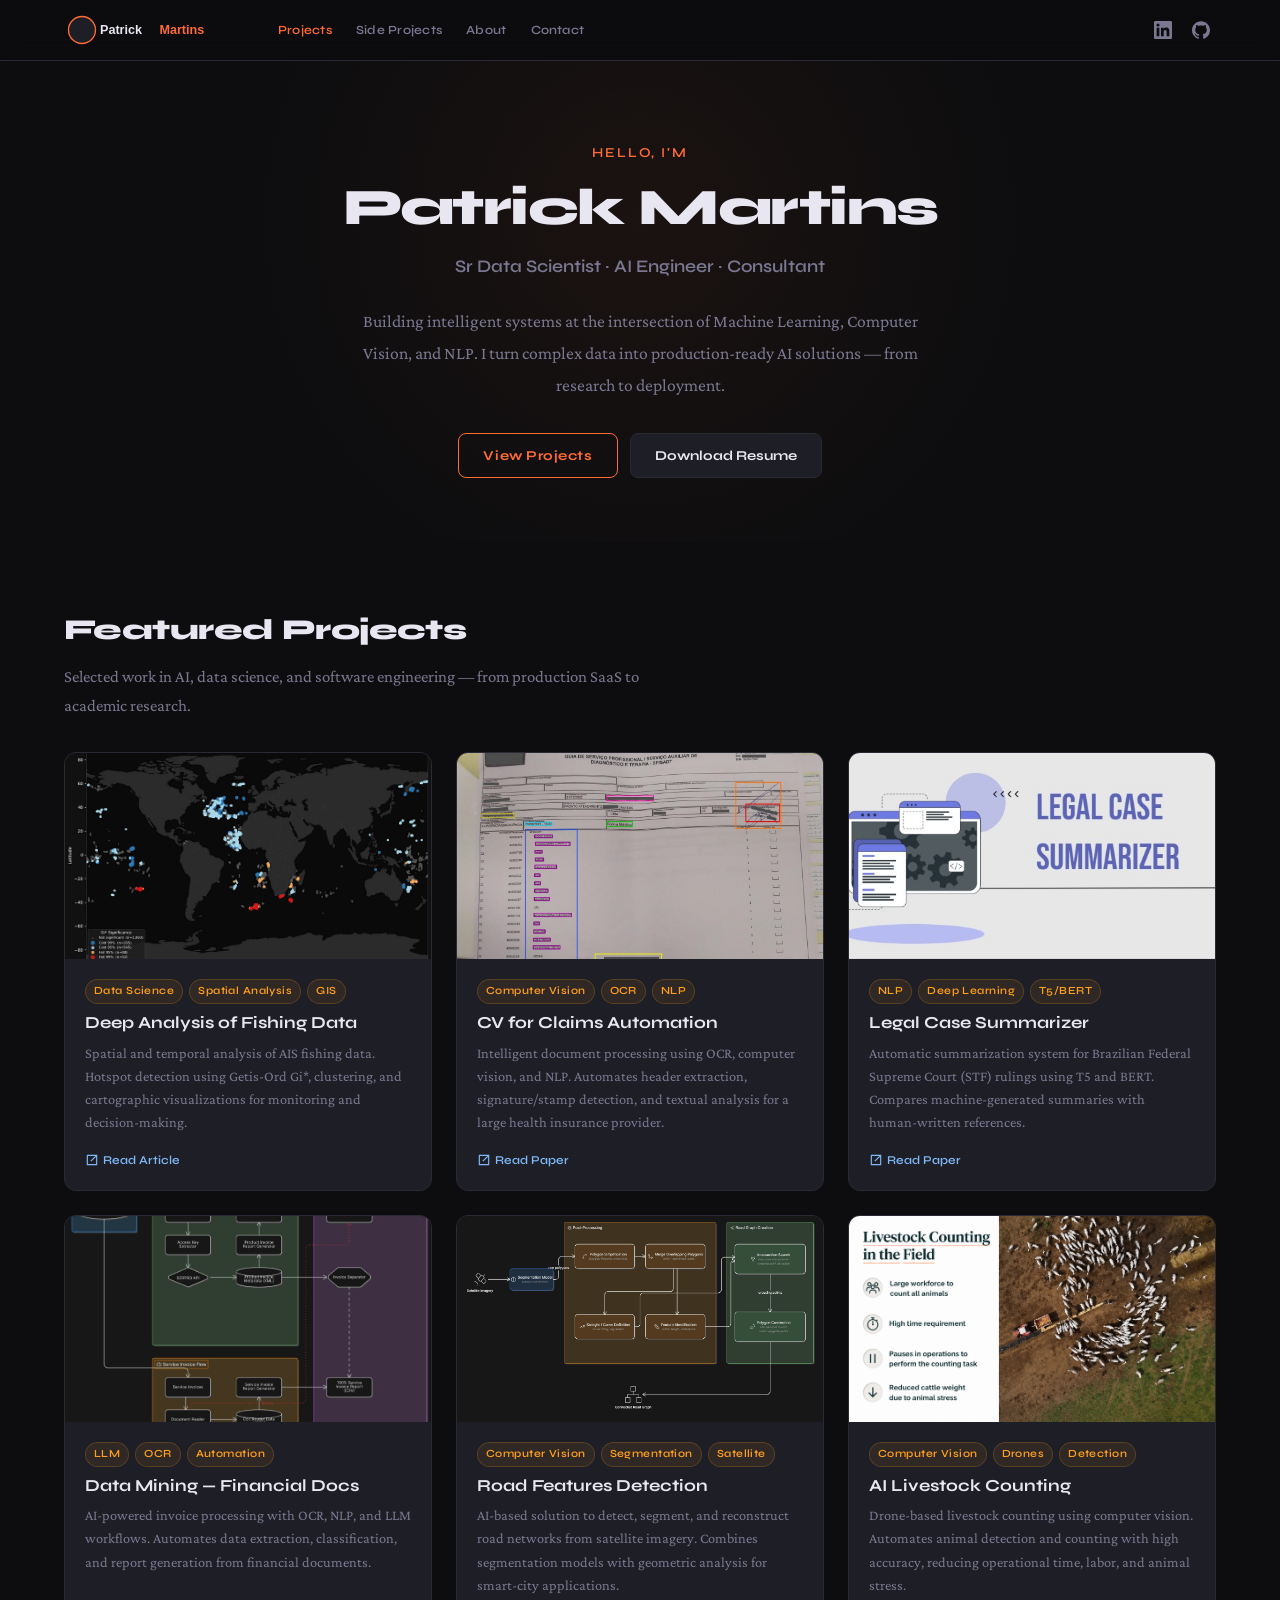
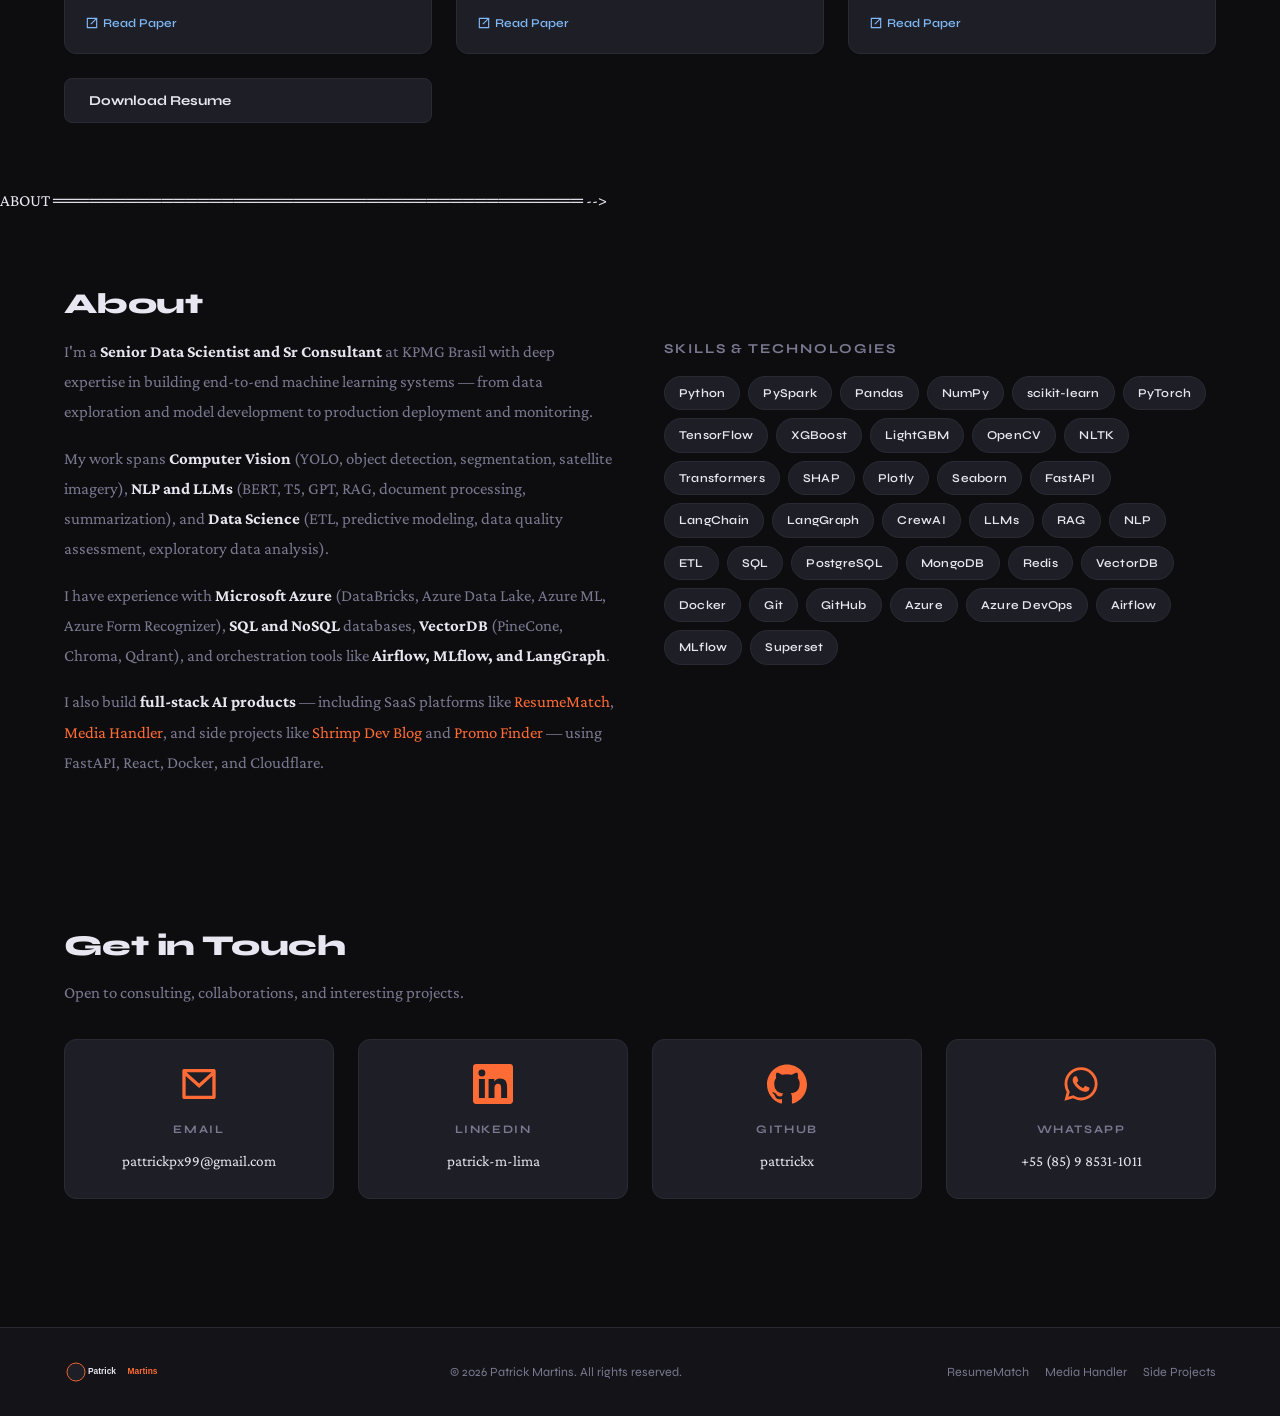
==== commit 086fbcc4: "Update skills and about section to match resume" ====
--- a/index.html
+++ b/index.html
@@ -207,63 +207,82 @@
           </div>
         </article>
 
-      </div>
-    </div>
-  </section>
-
-  <!-- ════════════════════════════════════════════
-       ABOUT
-       ════════════════════════════════════════════ -->
-  <section id="about" class="section">
-    <div class="container">
+      <a href="https://patrick-martins.shrimpdev.com/pdfs/Resume%20Patrick%20Martins.pdf" class="btn-ghost" target="_blank" rel="noopener">Download Resume</a>
+      </div>
+      </div>
+      </section>
+
+      ABOUT
+      ════════════════════════════════════════════ -->
+      <section id="about" class="section">
+      <div class="container">
       <h2 class="section__title">About</h2>
       <div class="about-grid">
-        <div class="about__bio">
-          <p>
-            I'm a <strong>Senior Data Scientist and AI Engineer</strong> with deep expertise in building
-            end-to-end machine learning systems — from data exploration and model development to
-            production deployment and monitoring.
-          </p>
-          <p>
-            My work spans <strong>Computer Vision</strong> (object detection, segmentation, satellite imagery),
-            <strong>Natural Language Processing</strong> (summarization, document processing, LLMs),
-            and <strong>Spatial Data Science</strong> (GIS analysis, hotspot detection, clustering).
-          </p>
-          <p>
-            I also build <strong>full-stack AI products</strong> — including SaaS platforms like
-            <a href="https://resumematch.shrimpdev.com" target="_blank" rel="noopener" class="about-link">ResumeMatch</a>,
-            <a href="https://mediahandler.shrimpdev.com" target="_blank" rel="noopener" class="about-link">Media Handler</a>,
-            and side projects like
-            <a href="https://blog.shrimpdev.com" target="_blank" rel="noopener" class="about-link">Shrimp Dev Blog</a>
-            and <a href="https://promo-miner.shrimpdev.com" target="_blank" rel="noopener" class="about-link">Promo Finder</a>
-            — using modern stacks (FastAPI, React, Docker, Cloudflare).
-          </p>
-        </div>
+      <div class="about__bio">
+      <p>
+      I'm a <strong>Senior Data Scientist and Sr Consultant</strong> at KPMG Brasil with deep expertise in building
+      end-to-end machine learning systems — from data exploration and model development to
+      production deployment and monitoring.
+      </p>
+      <p>
+      My work spans <strong>Computer Vision</strong> (YOLO, object detection, segmentation, satellite imagery),
+      <strong>NLP and LLMs</strong> (BERT, T5, GPT, RAG, document processing, summarization),
+      and <strong>Data Science</strong> (ETL, predictive modeling, data quality assessment, exploratory data analysis).
+      </p>
+      <p>
+      I have experience with <strong>Microsoft Azure</strong> (DataBricks, Azure Data Lake, Azure ML, Azure Form Recognizer),
+      <strong>SQL and NoSQL</strong> databases, <strong>VectorDB</strong> (PineCone, Chroma, Qdrant),
+      and orchestration tools like <strong>Airflow, MLflow, and LangGraph</strong>.
+      </p>
+      <p>
+      I also build <strong>full-stack AI products</strong> — including SaaS platforms like
+      <a href="https://resumematch.shrimpdev.com" target="_blank" rel="noopener" class="about-link">ResumeMatch</a>,
+      <a href="https://mediahandler.shrimpdev.com" target="_blank" rel="noopener" class="about-link">Media Handler</a>,
+      and side projects like
+      <a href="https://blog.shrimpdev.com" target="_blank" rel="noopener" class="about-link">Shrimp Dev Blog</a>
+      and <a href="https://promo-miner.shrimpdev.com" target="_blank" rel="noopener" class="about-link">Promo Finder</a>
+      — using FastAPI, React, Docker, and Cloudflare.
+      </p>
+      </div>
         <div>
           <h3 class="skills-heading">Skills &amp; Technologies</h3>
           <div class="skills-list">
             <span class="skill-tag">Python</span>
-            <span class="skill-tag">Machine Learning</span>
-            <span class="skill-tag">Deep Learning</span>
-            <span class="skill-tag">Computer Vision</span>
-            <span class="skill-tag">NLP</span>
-            <span class="skill-tag">LLMs</span>
-            <span class="skill-tag">Data Analysis</span>
-            <span class="skill-tag">Spatial Analysis</span>
-            <span class="skill-tag">FastAPI</span>
-            <span class="skill-tag">React</span>
-            <span class="skill-tag">TypeScript</span>
-            <span class="skill-tag">Docker</span>
-            <span class="skill-tag">PostgreSQL</span>
+            <span class="skill-tag">PySpark</span>
+            <span class="skill-tag">Pandas</span>
+            <span class="skill-tag">NumPy</span>
+            <span class="skill-tag">scikit-learn</span>
             <span class="skill-tag">PyTorch</span>
             <span class="skill-tag">TensorFlow</span>
-            <span class="skill-tag">scikit-learn</span>
+            <span class="skill-tag">XGBoost</span>
+            <span class="skill-tag">LightGBM</span>
             <span class="skill-tag">OpenCV</span>
-            <span class="skill-tag">OCR</span>
+            <span class="skill-tag">NLTK</span>
+            <span class="skill-tag">Transformers</span>
+            <span class="skill-tag">SHAP</span>
+            <span class="skill-tag">Plotly</span>
+            <span class="skill-tag">Seaborn</span>
+            <span class="skill-tag">FastAPI</span>
+            <span class="skill-tag">LangChain</span>
+            <span class="skill-tag">LangGraph</span>
+            <span class="skill-tag">CrewAI</span>
+            <span class="skill-tag">LLMs</span>
+            <span class="skill-tag">RAG</span>
+            <span class="skill-tag">NLP</span>
+            <span class="skill-tag">ETL</span>
+            <span class="skill-tag">SQL</span>
+            <span class="skill-tag">PostgreSQL</span>
+            <span class="skill-tag">MongoDB</span>
+            <span class="skill-tag">Redis</span>
+            <span class="skill-tag">VectorDB</span>
+            <span class="skill-tag">Docker</span>
             <span class="skill-tag">Git</span>
-            <span class="skill-tag">Cloudflare</span>
-            <span class="skill-tag">Nginx</span>
-            <span class="skill-tag">Linux</span>
+            <span class="skill-tag">GitHub</span>
+            <span class="skill-tag">Azure</span>
+            <span class="skill-tag">Azure DevOps</span>
+            <span class="skill-tag">Airflow</span>
+            <span class="skill-tag">MLflow</span>
+            <span class="skill-tag">Superset</span>
           </div>
         </div>
       </div>
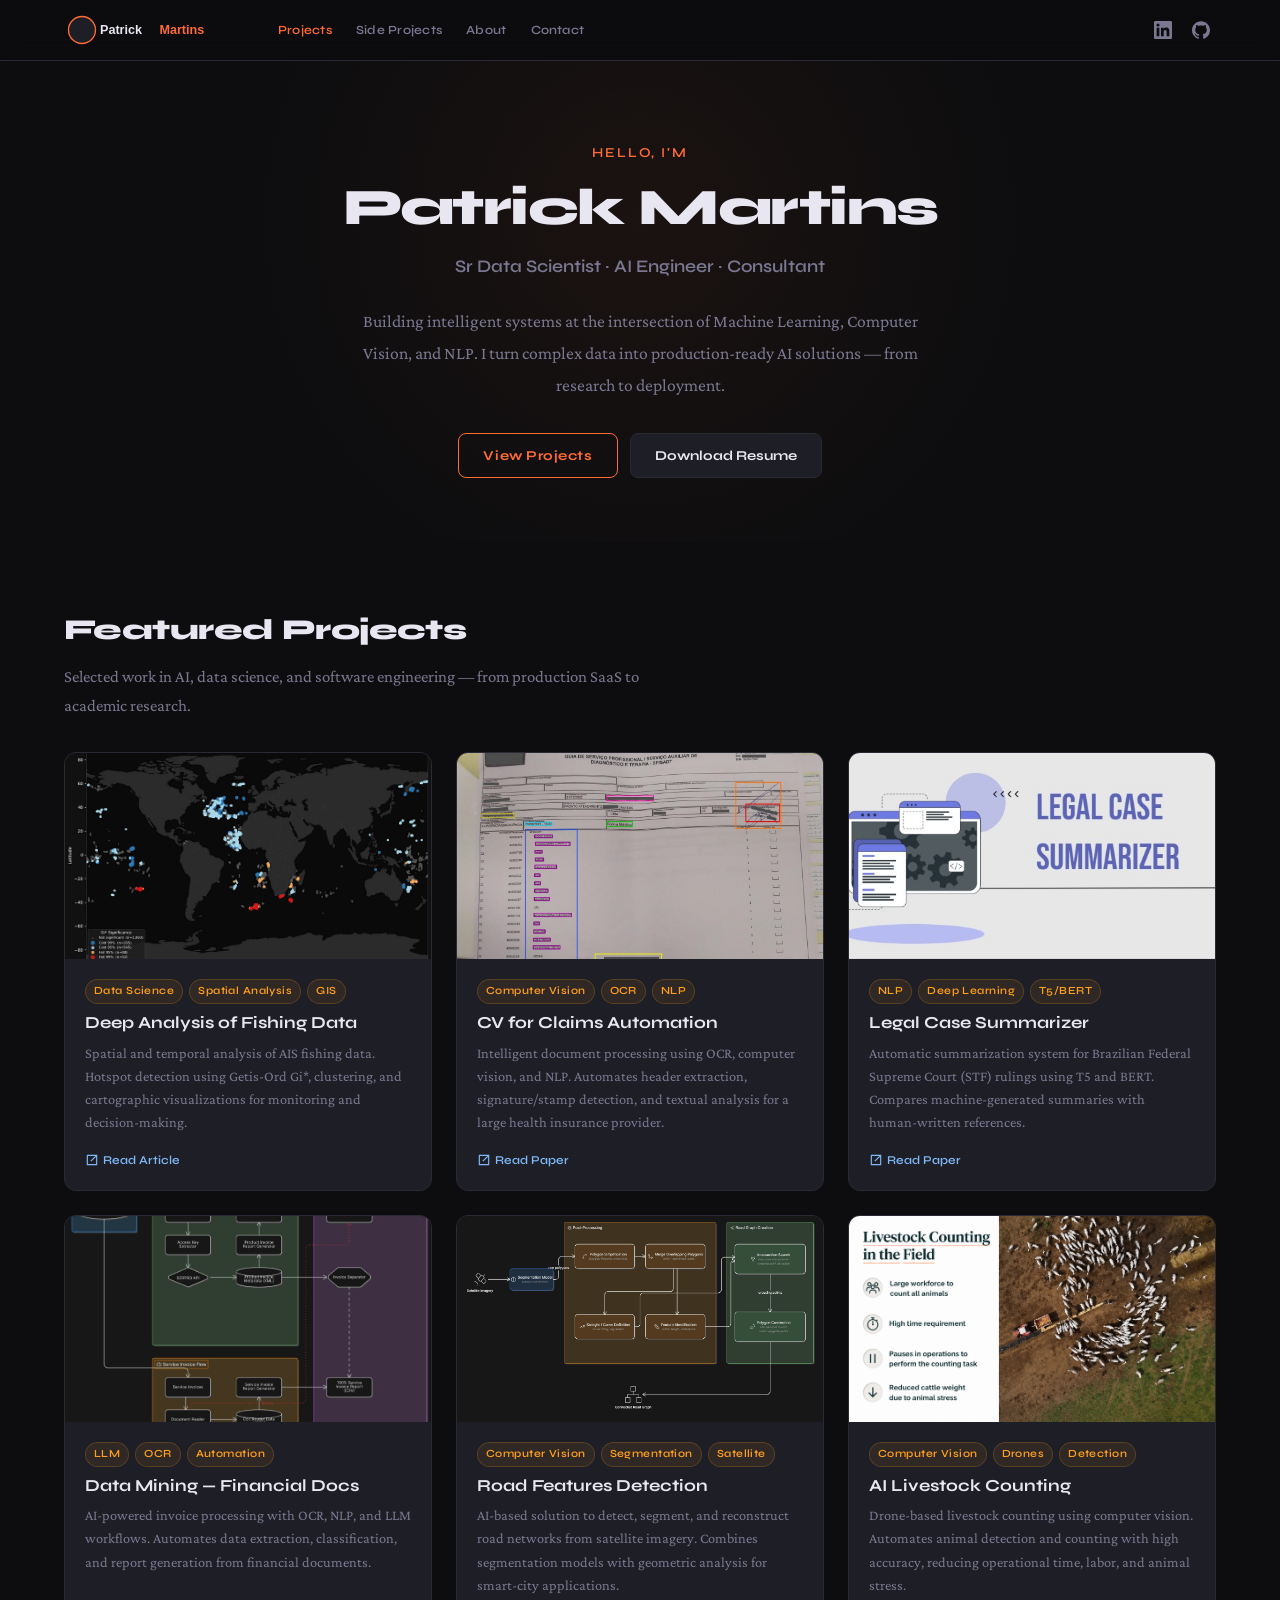
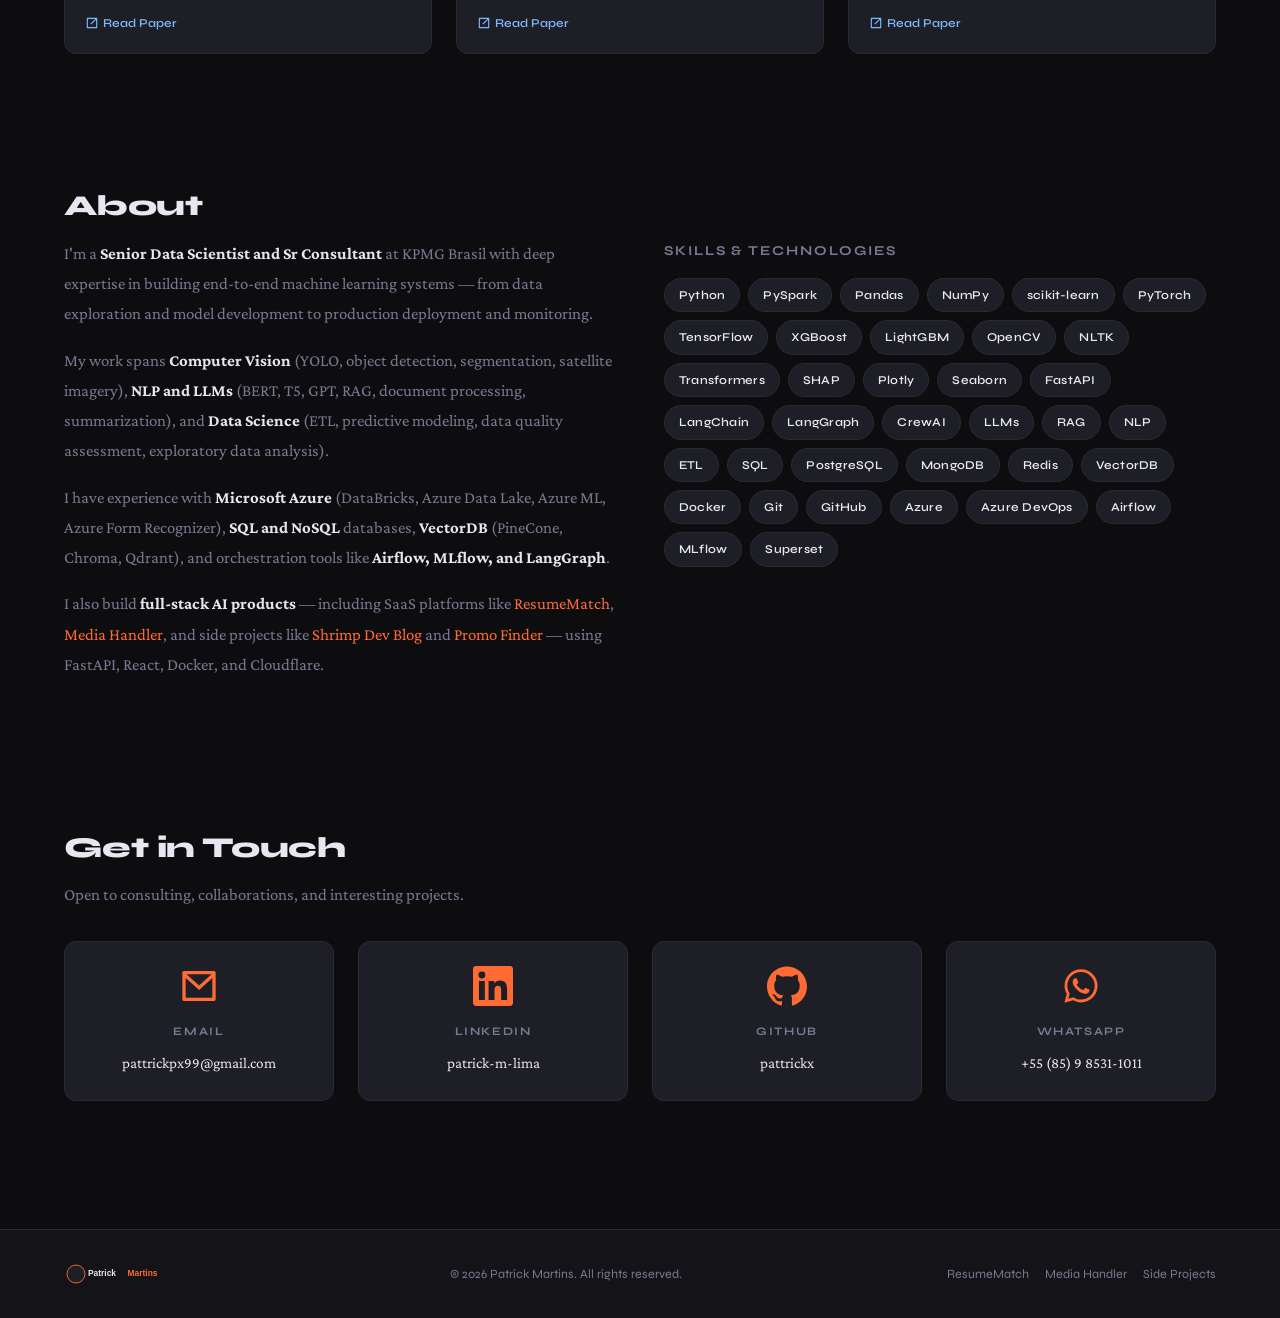
==== commit 27c6a77c: "Fix formatting: remove stray Download Resume and ABOUT, fix indentation" ====
--- a/index.html
+++ b/index.html
@@ -60,7 +60,7 @@
       </p>
       <div class="hero__actions fade-in fade-in-delay-4">
         <a href="#projects" class="btn-primary">View Projects</a>
-        <a href="pdfs/Resume Patrick Martins.pdf" class="btn-ghost" target="_blank" rel="noopener">Download Resume</a>
+        <a href="https://patrick-martins.shrimpdev.com/pdfs/Resume%20Patrick%20Martins.pdf" class="btn-ghost" target="_blank" rel="noopener">Download Resume</a>
       </div>
     </div>
   </section>
@@ -205,45 +205,46 @@
               </a>
             </div>
           </div>
-        </article>
-
-      <a href="https://patrick-martins.shrimpdev.com/pdfs/Resume%20Patrick%20Martins.pdf" class="btn-ghost" target="_blank" rel="noopener">Download Resume</a>
-      </div>
-      </div>
-      </section>
-
-      ABOUT
-      ════════════════════════════════════════════ -->
-      <section id="about" class="section">
-      <div class="container">
+          </div>
+        </article>
+
+      </div>
+    </div>
+  </section>
+
+  <!-- ════════════════════════════════════════════
+       ABOUT
+       ════════════════════════════════════════════ -->
+  <section id="about" class="section">
+    <div class="container">
       <h2 class="section__title">About</h2>
       <div class="about-grid">
-      <div class="about__bio">
-      <p>
-      I'm a <strong>Senior Data Scientist and Sr Consultant</strong> at KPMG Brasil with deep expertise in building
-      end-to-end machine learning systems — from data exploration and model development to
-      production deployment and monitoring.
-      </p>
-      <p>
-      My work spans <strong>Computer Vision</strong> (YOLO, object detection, segmentation, satellite imagery),
-      <strong>NLP and LLMs</strong> (BERT, T5, GPT, RAG, document processing, summarization),
-      and <strong>Data Science</strong> (ETL, predictive modeling, data quality assessment, exploratory data analysis).
-      </p>
-      <p>
-      I have experience with <strong>Microsoft Azure</strong> (DataBricks, Azure Data Lake, Azure ML, Azure Form Recognizer),
-      <strong>SQL and NoSQL</strong> databases, <strong>VectorDB</strong> (PineCone, Chroma, Qdrant),
-      and orchestration tools like <strong>Airflow, MLflow, and LangGraph</strong>.
-      </p>
-      <p>
-      I also build <strong>full-stack AI products</strong> — including SaaS platforms like
-      <a href="https://resumematch.shrimpdev.com" target="_blank" rel="noopener" class="about-link">ResumeMatch</a>,
-      <a href="https://mediahandler.shrimpdev.com" target="_blank" rel="noopener" class="about-link">Media Handler</a>,
-      and side projects like
-      <a href="https://blog.shrimpdev.com" target="_blank" rel="noopener" class="about-link">Shrimp Dev Blog</a>
-      and <a href="https://promo-miner.shrimpdev.com" target="_blank" rel="noopener" class="about-link">Promo Finder</a>
-      — using FastAPI, React, Docker, and Cloudflare.
-      </p>
-      </div>
+        <div class="about__bio">
+          <p>
+            I'm a <strong>Senior Data Scientist and Sr Consultant</strong> at KPMG Brasil with deep expertise in building
+            end-to-end machine learning systems — from data exploration and model development to
+            production deployment and monitoring.
+          </p>
+          <p>
+            My work spans <strong>Computer Vision</strong> (YOLO, object detection, segmentation, satellite imagery),
+            <strong>NLP and LLMs</strong> (BERT, T5, GPT, RAG, document processing, summarization),
+            and <strong>Data Science</strong> (ETL, predictive modeling, data quality assessment, exploratory data analysis).
+          </p>
+          <p>
+            I have experience with <strong>Microsoft Azure</strong> (DataBricks, Azure Data Lake, Azure ML, Azure Form Recognizer),
+            <strong>SQL and NoSQL</strong> databases, <strong>VectorDB</strong> (PineCone, Chroma, Qdrant),
+            and orchestration tools like <strong>Airflow, MLflow, and LangGraph</strong>.
+          </p>
+          <p>
+            I also build <strong>full-stack AI products</strong> — including SaaS platforms like
+            <a href="https://resumematch.shrimpdev.com" target="_blank" rel="noopener" class="about-link">ResumeMatch</a>,
+            <a href="https://mediahandler.shrimpdev.com" target="_blank" rel="noopener" class="about-link">Media Handler</a>,
+            and side projects like
+            <a href="https://blog.shrimpdev.com" target="_blank" rel="noopener" class="about-link">Shrimp Dev Blog</a>
+            and <a href="https://promo-miner.shrimpdev.com" target="_blank" rel="noopener" class="about-link">Promo Finder</a>
+            — using FastAPI, React, Docker, and Cloudflare.
+          </p>
+        </div>
         <div>
           <h3 class="skills-heading">Skills &amp; Technologies</h3>
           <div class="skills-list">
